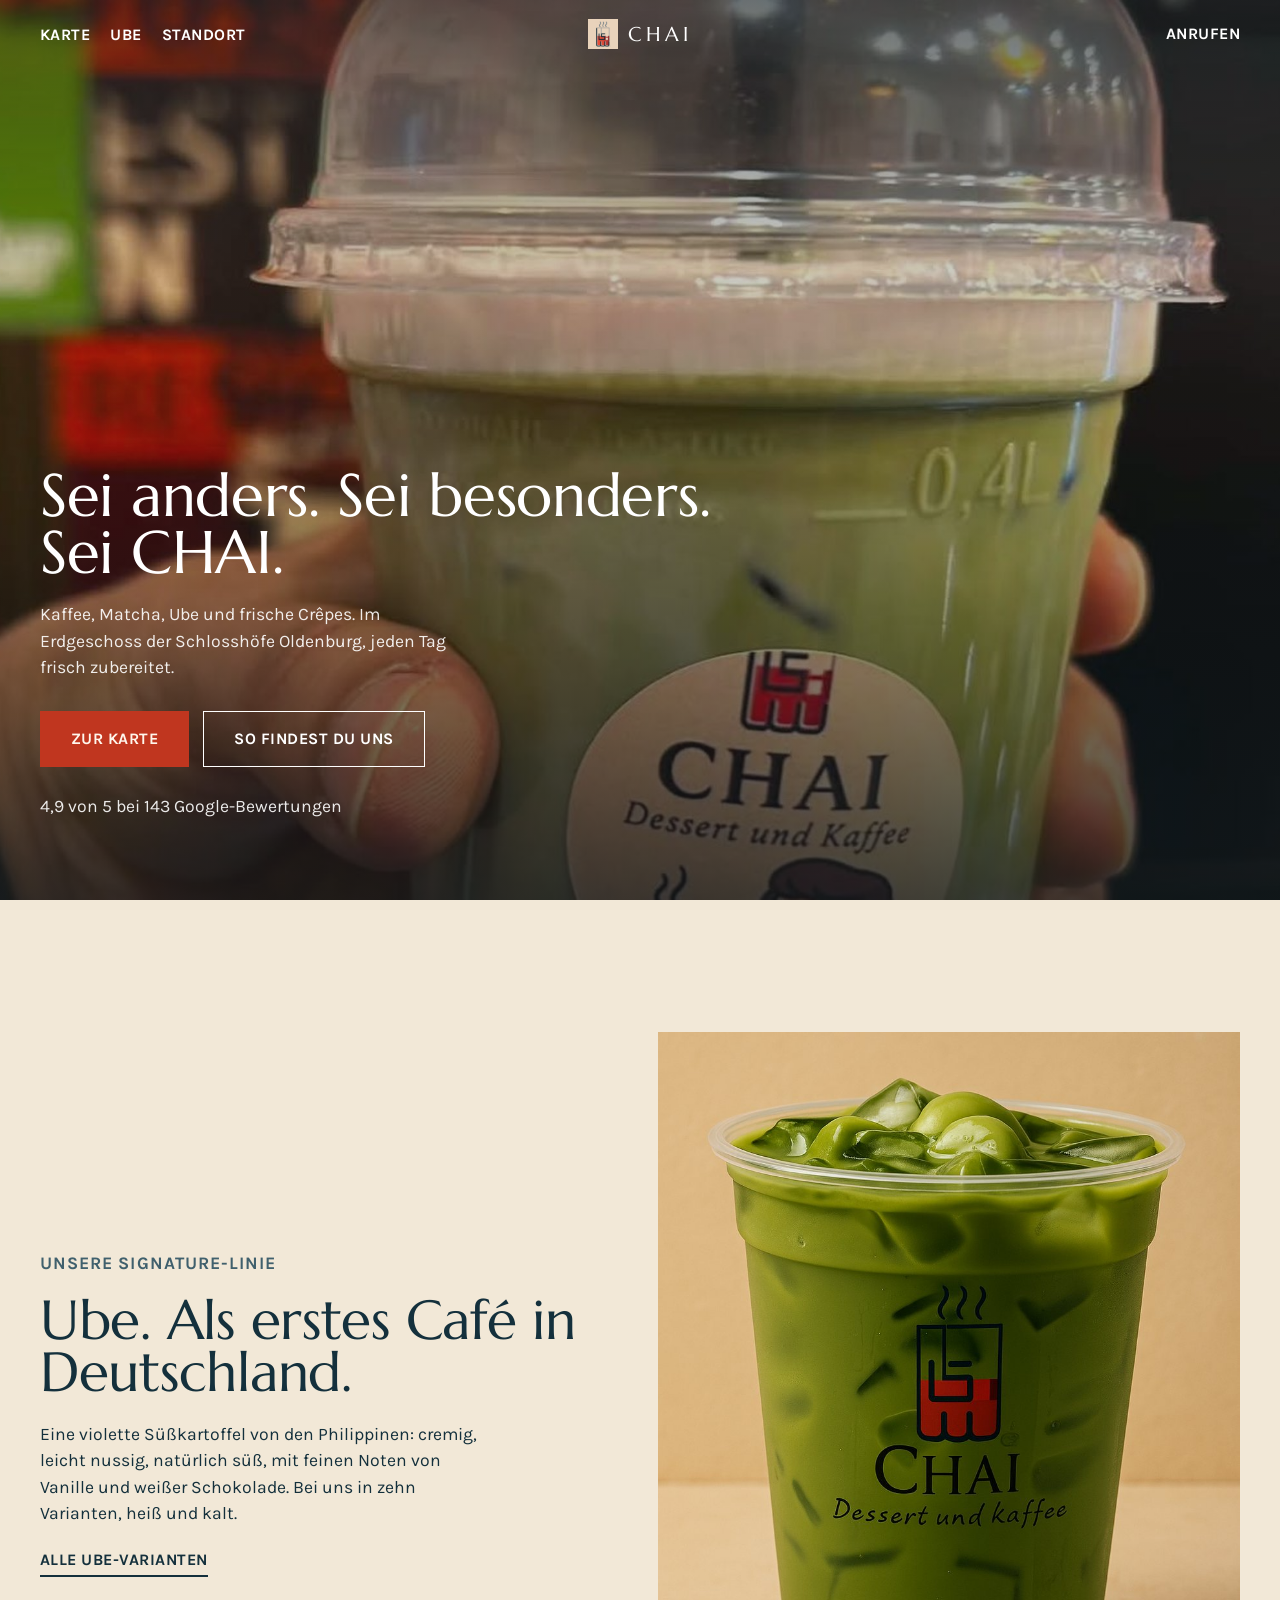
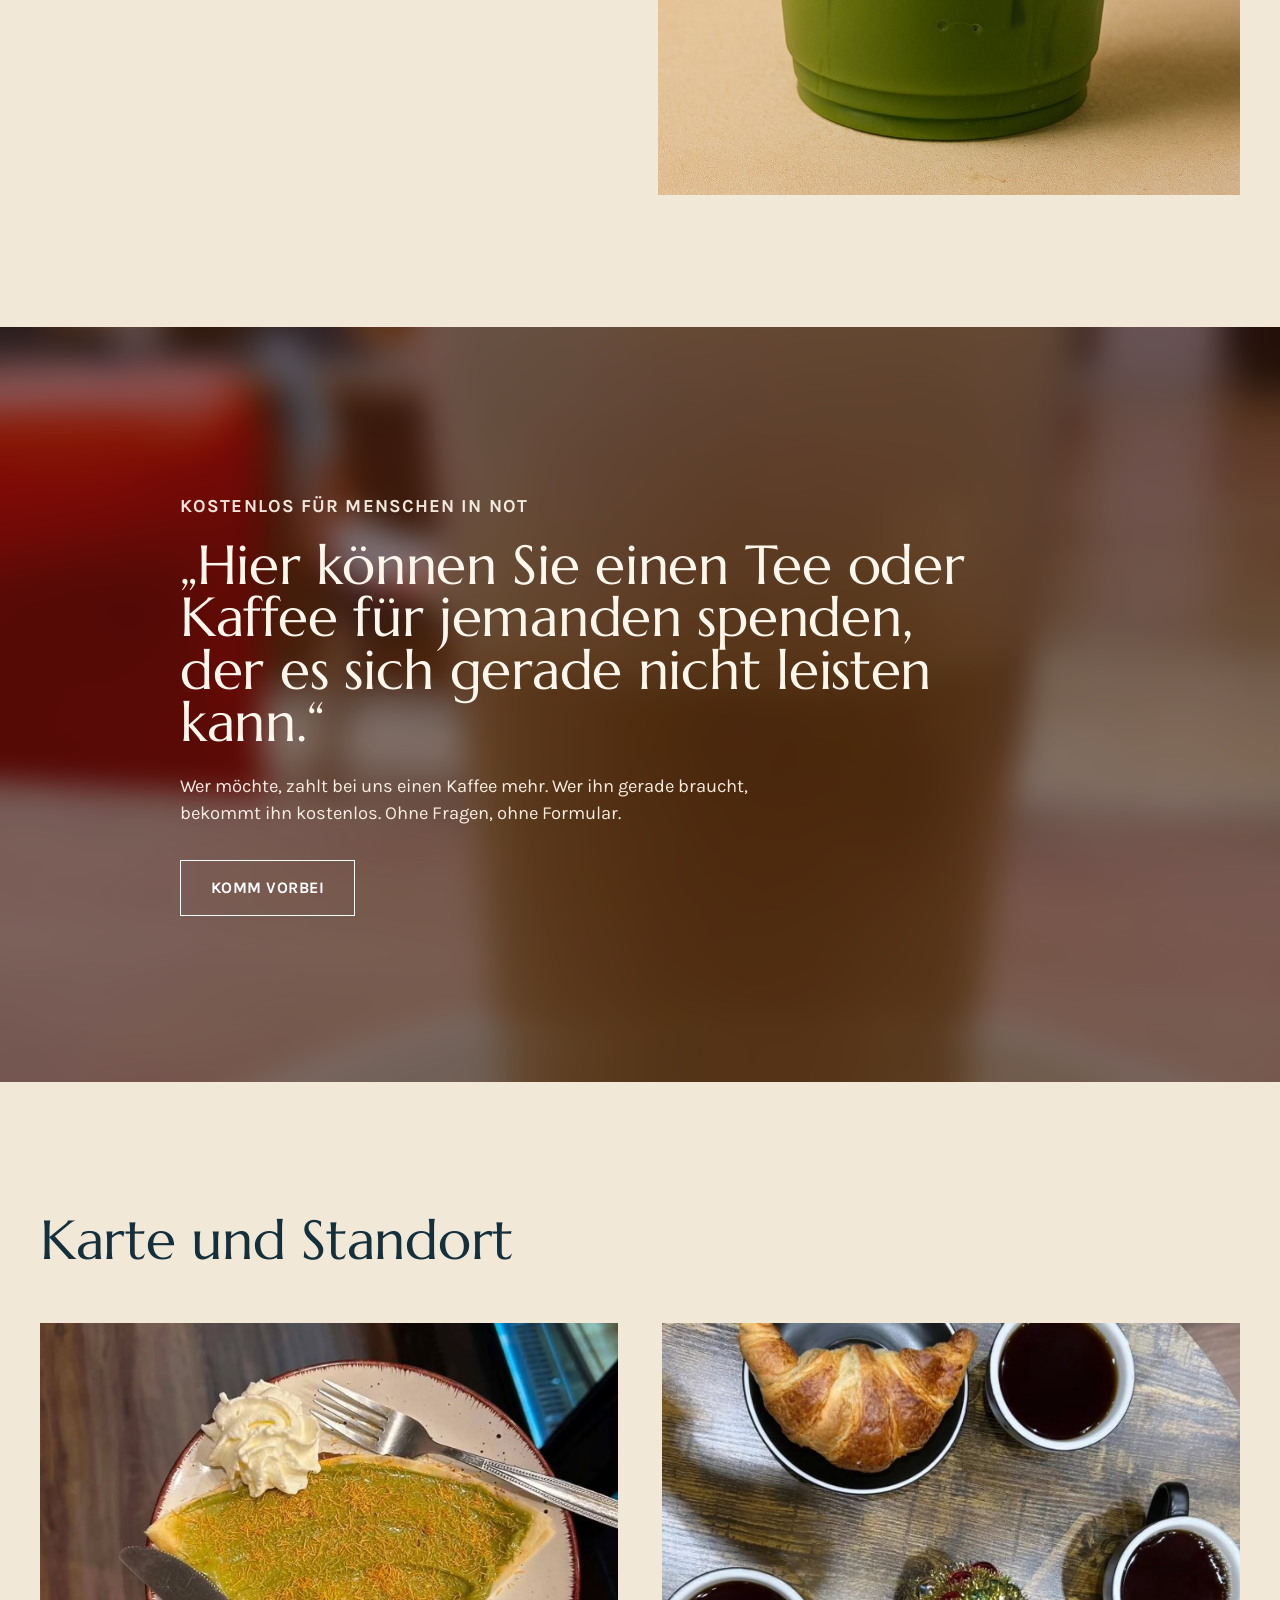
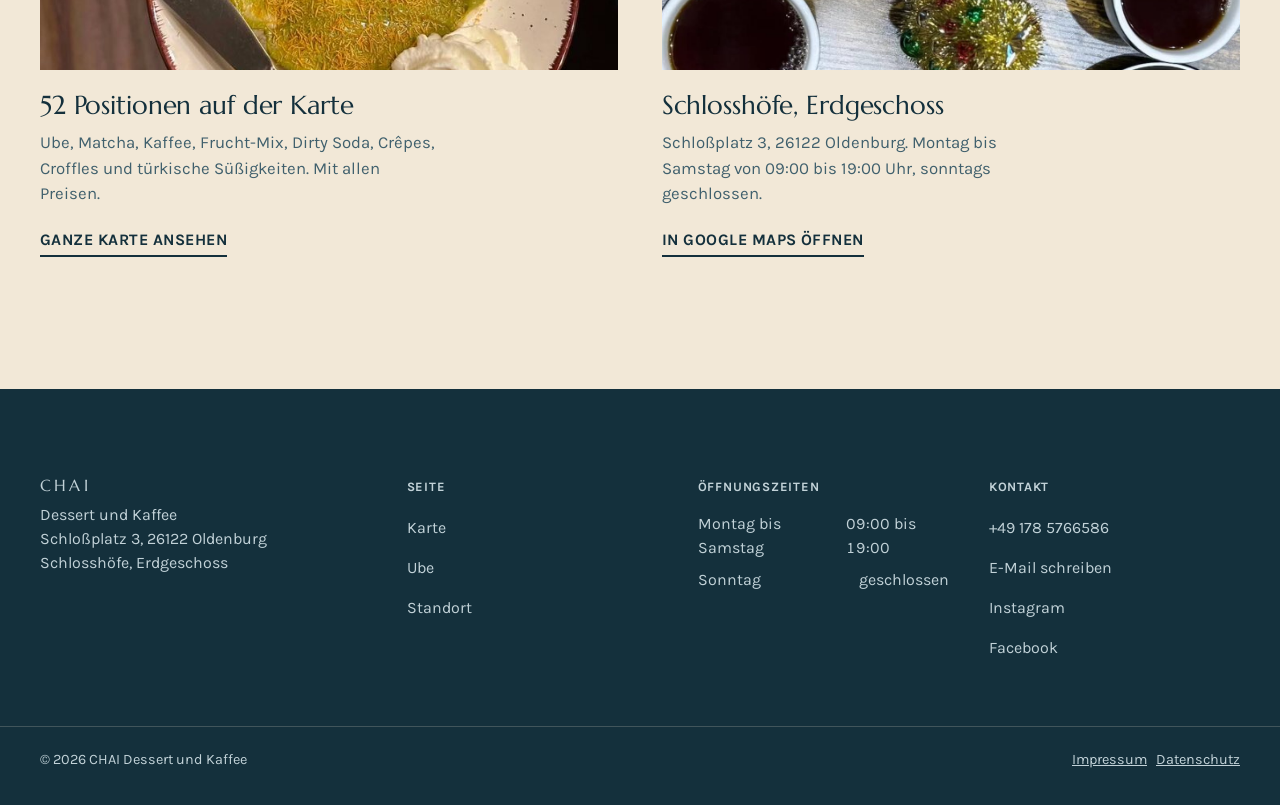
==== index.html @ ded90c80 "Add files via upload" ====
<!DOCTYPE html>
<html lang="de">
<head>
<meta charset="utf-8">
<meta name="viewport" content="width=device-width, initial-scale=1">
<title>CHAI Dessert und Kaffee - Café in den Schlosshöfen Oldenburg</title>
<meta name="description" content="Kaffee, Matcha, Ube, Frucht-Mix, Dirty Soda und frische Crêpes im Erdgeschoss der Schlosshöfe Oldenburg. Montag bis Samstag 09:00 bis 19:00 Uhr.">
<meta name="color-scheme" content="light">
<meta name="theme-color" content="#F2E8D7">

<meta property="og:type" content="website">
<meta property="og:title" content="CHAI Dessert und Kaffee, Oldenburg">
<meta property="og:description" content="Kaffee, Matcha, Ube und frische Crêpes in den Schlosshöfen Oldenburg.">
<meta property="og:image" content="assets/img/og-image.jpg">
<meta property="og:locale" content="de_DE">

<link rel="icon" href="assets/img/favicon-32.png" sizes="32x32">
<link rel="icon" href="assets/img/favicon-64.png" sizes="64x64">
<link rel="apple-touch-icon" href="assets/img/apple-touch-icon.png">

<link rel="preload" as="font" type="font/woff2" href="assets/fonts/marcellus-400-latin.woff2" crossorigin>
<link rel="preload" as="font" type="font/woff2" href="assets/fonts/karla-400-latin.woff2" crossorigin>
<link rel="stylesheet" href="assets/fonts/fonts.css">
<link rel="stylesheet" href="styles.css">
</head>
<body>

<a class="skip" href="#inhalt">Zum Inhalt springen</a>

<header class="site-header" id="kopf">
  <div class="nav">
    <ul class="nav-links" id="hauptmenue">
      <li><a href="speisekarte.html">Karte</a></li>
      <li><a href="#ube">Ube</a></li>
      <li><a href="#standort">Standort</a></li>
    </ul>

    <button class="nav-toggle" type="button" aria-expanded="false" aria-controls="hauptmenue">Menü</button>

    <a class="brand" href="#kopf" aria-label="CHAI Dessert und Kaffee, Startseite">
      <img src="assets/img/logo-glass.png" alt="" width="30" height="30">
      <b>CHAI</b>
    </a>

    <div class="nav-end">
      <a href="tel:+491785766586">Anrufen</a>
    </div>
  </div>
</header>

<main id="inhalt">

  <!-- ===== 1 · Vollbild mit Text darauf ===== -->
  <section class="hero on-dark">
    <div class="hero-media">
      <picture>
        <source media="(max-width: 820px)" srcset="assets/img/hero-macro-tall.jpg">
        <img src="assets/img/hero-macro-wide.jpg" width="1900" height="1070"
             alt="Matcha Ube Latte im CHAI Becher, grün nach violett verlaufend"
             fetchpriority="high" decoding="async">
      </picture>
    </div>

    <div class="hero-inner">
      <h1 class="h-hero">Sei anders. Sei besonders. Sei CHAI.</h1>
      <p>Kaffee, Matcha, Ube und frische Crêpes. Im Erdgeschoss der Schlosshöfe Oldenburg, jeden Tag frisch zubereitet.</p>
      <div class="actions">
        <a class="btn btn-solid" href="speisekarte.html">Zur Karte</a>
        <a class="btn btn-line" href="#standort">So findest du uns</a>
      </div>
      <p class="hero-note">4,9 von 5 bei 143 Google-Bewertungen</p>
    </div>
  </section>

  <!-- ===== 2 · Leere Fläche, ein Foto daneben ===== -->
  <section class="plain" id="ube">
    <div class="plain-grid">
      <div class="plain-copy reveal">
        <p class="label">Unsere Signature-Linie</p>
        <h2 class="h-block">Ube. Als erstes Café in Deutschland.</h2>
        <p>Eine violette Süßkartoffel von den Philippinen: cremig, leicht nussig, natürlich süß, mit feinen Noten von Vanille und weißer Schokolade. Bei uns in zehn Varianten, heiß und kalt.</p>
        <a class="link-u" href="speisekarte.html">Alle Ube-Varianten</a>
      </div>
      <figure class="plain-figure reveal">
        <img src="assets/img/ritual-produkt.jpg" width="900" height="1180"
             alt="Eis Matcha Latte im CHAI Becher vor cremefarbenem Hintergrund" loading="lazy" decoding="async">
      </figure>
    </div>
  </section>

  <!-- ===== 3 · Unscharfes Foto aus dem Cafe als Flaeche ===== -->
  <section class="block-photo on-dark">
    <div class="block-media" aria-hidden="true">
      <img src="assets/img/blur-cafe.jpg" width="1600" height="700" alt="" loading="lazy" decoding="async">
    </div>
    <div class="inner reveal">
      <p class="label">Kostenlos für Menschen in Not</p>
      <h2 class="h-block">„Hier können Sie einen Tee oder Kaffee für jemanden spenden, der es sich gerade nicht leisten kann.“</h2>
      <p>Wer möchte, zahlt bei uns einen Kaffee mehr. Wer ihn gerade braucht, bekommt ihn kostenlos. Ohne Fragen, ohne Formular.</p>
      <div class="actions">
        <a class="btn btn-line" href="#standort">Komm vorbei</a>
      </div>
    </div>
  </section>

  <!-- ===== 4 · Leere Fläche, zwei Fotos ===== -->
  <section class="plain" id="standort">
    <div class="duo-head reveal">
      <h2 class="h-block">Karte und Standort</h2>
    </div>
    <div class="duo">
      <figure class="reveal">
        <img src="assets/img/menu-crepe.jpg" width="720" height="640"
             alt="Crêpe mit Pistaziencreme auf dem Teller" loading="lazy" decoding="async">
        <h3 class="h-card">52 Positionen auf der Karte</h3>
        <p>Ube, Matcha, Kaffee, Frucht-Mix, Dirty Soda, Crêpes, Croffles und türkische Süßigkeiten. Mit allen Preisen.</p>
        <a class="link-u" href="speisekarte.html">Ganze Karte ansehen</a>
      </figure>
      <figure class="reveal">
        <img src="assets/img/standort-bg.jpg" width="1800" height="788"
             alt="Tisch mit Croissants und Kaffee im Café" loading="lazy" decoding="async">
        <h3 class="h-card">Schlosshöfe, Erdgeschoss</h3>
        <p>Schloßplatz 3, 26122 Oldenburg. Montag bis Samstag von 09:00 bis 19:00 Uhr, sonntags geschlossen.</p>
        <a class="link-u" href="https://maps.google.com/?q=Chai,+Dessert+und+Kaffee,+Schlo%C3%9Fplatz+3,+26122+Oldenburg" target="_blank" rel="noopener">In Google Maps öffnen</a>
      </figure>
    </div>
  </section>

</main>

<footer class="site-footer">
  <div class="foot-grid">
    <div>
      <p class="foot-word">CHAI</p>
      <p>Dessert und Kaffee<br>Schloßplatz 3, 26122 Oldenburg<br>Schlosshöfe, Erdgeschoss</p>
    </div>
    <div>
      <h4>Seite</h4>
      <ul>
        <li><a href="speisekarte.html">Karte</a></li>
        <li><a href="#ube">Ube</a></li>
        <li><a href="#standort">Standort</a></li>
      </ul>
    </div>
    <div>
      <h4>Öffnungszeiten</h4>
      <div class="hours-row"><span>Montag bis Samstag</span><span>09:00 bis 19:00</span></div>
      <div class="hours-row"><span>Sonntag</span><span>geschlossen</span></div>
    </div>
    <div>
      <h4>Kontakt</h4>
      <ul>
        <li><a href="tel:+491785766586">+49 178 5766586</a></li>
        <li><a href="mailto:chai.dessert.kaffee@gmail.com">E-Mail schreiben</a></li>
        <li><a href="https://www.instagram.com/chai.dessert.kaffee/" target="_blank" rel="noopener">Instagram</a></li>
        <li><a href="https://www.facebook.com/p/CHAI-Dessert-und-Kaffee-61582278866664/" target="_blank" rel="noopener">Facebook</a></li>
      </ul>
    </div>
  </div>
  <div class="foot-bottom">
    <span>© 2026 CHAI Dessert und Kaffee</span>
    <span><a href="impressum.html">Impressum</a> &nbsp; <a href="datenschutz.html">Datenschutz</a></span>
  </div>
</footer>

<script type="application/ld+json">
{
  "@context": "https://schema.org",
  "@type": "CafeOrCoffeeShop",
  "name": "CHAI Dessert und Kaffee",
  "image": "assets/img/og-image.jpg",
  "description": "Café in den Schlosshöfen Oldenburg mit Kaffee, Matcha, Ube-Getränken, Frucht-Mix, Dirty Soda, Crêpes, Croffles und türkischen Süßigkeiten.",
  "address": {
    "@type": "PostalAddress",
    "streetAddress": "Schloßplatz 3",
    "postalCode": "26122",
    "addressLocality": "Oldenburg",
    "addressRegion": "Niedersachsen",
    "addressCountry": "DE"
  },
  "geo": { "@type": "GeoCoordinates", "latitude": 53.1384619, "longitude": 8.216009 },
  "telephone": "+49 178 5766586",
  "email": "chai.dessert.kaffee@gmail.com",
  "priceRange": "€",
  "servesCuisine": ["Kaffee", "Desserts", "Türkische Süßigkeiten", "Crêpes"],
  "openingHoursSpecification": [{
    "@type": "OpeningHoursSpecification",
    "dayOfWeek": ["Monday","Tuesday","Wednesday","Thursday","Friday","Saturday"],
    "opens": "09:00",
    "closes": "19:00"
  }],
  "aggregateRating": { "@type": "AggregateRating", "ratingValue": "4.9", "reviewCount": "143" },
  "sameAs": [
    "https://www.instagram.com/chai.dessert.kaffee/",
    "https://www.facebook.com/p/CHAI-Dessert-und-Kaffee-61582278866664/"
  ]
}
</script>

<script src="main.js" defer></script>
</body>
</html>
---- assets/fonts/fonts.css ----
/* Selbst gehostete Schriften. Kein Aufruf an Google, keine Uebertragung der IP an Dritte.
   Marcellus und Karla, SIL Open Font License 1.1 */

/* latin-ext */
@font-face {
  font-family: 'Karla';
  font-style: normal;
  font-weight: 400;
  font-display: swap;
  src: url(karla-400-latin-ext.woff2) format('woff2');
  unicode-range: U+0100-02BA, U+02BD-02C5, U+02C7-02CC, U+02CE-02D7, U+02DD-02FF, U+0304, U+0308, U+0329, U+1D00-1DBF, U+1E00-1E9F, U+1EF2-1EFF, U+2020, U+20A0-20AB, U+20AD-20C0, U+2113, U+2C60-2C7F, U+A720-A7FF;
}

/* latin */
@font-face {
  font-family: 'Karla';
  font-style: normal;
  font-weight: 400;
  font-display: swap;
  src: url(karla-400-latin.woff2) format('woff2');
  unicode-range: U+0000-00FF, U+0131, U+0152-0153, U+02BB-02BC, U+02C6, U+02DA, U+02DC, U+0304, U+0308, U+0329, U+2000-206F, U+20AC, U+2122, U+2191, U+2193, U+2212, U+2215, U+FEFF, U+FFFD;
}

/* latin-ext */
@font-face {
  font-family: 'Karla';
  font-style: normal;
  font-weight: 700;
  font-display: swap;
  src: url(karla-700-latin-ext.woff2) format('woff2');
  unicode-range: U+0100-02BA, U+02BD-02C5, U+02C7-02CC, U+02CE-02D7, U+02DD-02FF, U+0304, U+0308, U+0329, U+1D00-1DBF, U+1E00-1E9F, U+1EF2-1EFF, U+2020, U+20A0-20AB, U+20AD-20C0, U+2113, U+2C60-2C7F, U+A720-A7FF;
}

/* latin */
@font-face {
  font-family: 'Karla';
  font-style: normal;
  font-weight: 700;
  font-display: swap;
  src: url(karla-700-latin.woff2) format('woff2');
  unicode-range: U+0000-00FF, U+0131, U+0152-0153, U+02BB-02BC, U+02C6, U+02DA, U+02DC, U+0304, U+0308, U+0329, U+2000-206F, U+20AC, U+2122, U+2191, U+2193, U+2212, U+2215, U+FEFF, U+FFFD;
}

/* latin-ext */
@font-face {
  font-family: 'Marcellus';
  font-style: normal;
  font-weight: 400;
  font-display: swap;
  src: url(marcellus-400-latin-ext.woff2) format('woff2');
  unicode-range: U+0100-02BA, U+02BD-02C5, U+02C7-02CC, U+02CE-02D7, U+02DD-02FF, U+0304, U+0308, U+0329, U+1D00-1DBF, U+1E00-1E9F, U+1EF2-1EFF, U+2020, U+20A0-20AB, U+20AD-20C0, U+2113, U+2C60-2C7F, U+A720-A7FF;
}

/* latin */
@font-face {
  font-family: 'Marcellus';
  font-style: normal;
  font-weight: 400;
  font-display: swap;
  src: url(marcellus-400-latin.woff2) format('woff2');
  unicode-range: U+0000-00FF, U+0131, U+0152-0153, U+02BB-02BC, U+02C6, U+02DA, U+02DC, U+0304, U+0308, U+0329, U+2000-206F, U+20AC, U+2122, U+2191, U+2193, U+2212, U+2215, U+FEFF, U+FFFD;
}
---- styles.css ----
/* ============================================================
   CHAI Dessert und Kaffee - Oldenburg

   Aufbau und Proportionen nach blankstreet.com:
   feste, transparente Navigation ueber einem Vollbild, danach ein
   kurzer Wechsel aus leeren Flaechen und einem vollflaechigen
   Farbblock. Die volle Karte liegt auf einer eigenen Seite.

   Abschnittsfolge der Startseite:
   1  Foto, ganzer Bildschirm, Text darauf
   2  leere Flaeche, ein Foto daneben
   3  unscharfes Foto aus dem Cafe, Text darauf
   4  leere Flaeche, zwei Fotos
   5  Fusszeile in Navy

   Farben ausschliesslich aus dem Logo: Creme vom Aufkleber,
   Navy vom Teeglas, Chai-Rot vom Tee.
   Kanten durchgehend hart, ohne Rundung.
   ============================================================ */

:root{
  color-scheme: light;

  --bg:        #F2E8D7;
  --bg-warm:   #E9DAC1;
  --surface:   #FCF8EE;
  --line:      #D9C8AC;
  --line-soft: #E6D8C0;

  --ink:       #14303C;
  --ink-2:     #40606D;

  --accent:     #C0361F;
  --accent-ink: #A82F1B;
  --on-accent:  #FFF6EC;

  --navy:           #14303C;
  --on-navy:        #F2E8D7;
  --on-navy-2:      #C2D2D8;
  --accent-on-navy: #EE8064;

  --pad-x: clamp(20px, 4vw, 40px);
  --wrap: 1360px;
  --head-h: 68px;
}

*,*::before,*::after{ box-sizing:border-box }

html{ scroll-behavior:smooth }
@media (prefers-reduced-motion: reduce){ html{ scroll-behavior:auto } }

body{
  margin:0;
  background:var(--bg);
  color:var(--ink);
  font-family:"Karla","Segoe UI",system-ui,sans-serif;
  font-size:20px;
  line-height:1.5;
  -webkit-font-smoothing:antialiased;
  overflow-x:hidden;
}

img{ max-width:100%; height:auto; display:block }
a{ color:inherit }

/* ---------- Typografie ---------- */
h1,h2,h3,h4{ font-family:"Marcellus",Georgia,serif; font-weight:400; margin:0; letter-spacing:-.005em }
.h-hero{ font-size:clamp(2.6rem, 5.6vw, 3.75rem); line-height:.95 }
.h-block{ font-size:clamp(2.1rem, 4.4vw, 3.45rem); line-height:.95 }
.h-card{ font-size:clamp(1.4rem, 2vw, 1.6rem); line-height:1.05 }

.label{
  font-size:.8rem; font-weight:700; letter-spacing:.06em; text-transform:uppercase;
  color:var(--ink-2); margin:0 0 18px;
}
p{ margin:0 0 18px }

.skip{
  position:absolute; left:-9999px; top:0; z-index:100;
  background:var(--accent); color:var(--on-accent); padding:12px 20px;
}
.skip:focus{ left:0 }

:where(a,button,input,summary):focus-visible{ outline:2px solid var(--accent-ink); outline-offset:3px }

/* ---------- Aktionen ---------- */
.btn{
  display:inline-flex; align-items:center; justify-content:center; white-space:nowrap;
  font-family:inherit; font-size:1rem; font-weight:700; letter-spacing:.03em; text-transform:uppercase;
  padding:15px 30px; border:1px solid transparent; text-decoration:none; cursor:pointer;
  transition:background-color .18s, border-color .18s, color .18s, transform .18s;
}
.btn:active{ transform:translateY(1px) }
.btn-solid{ background:var(--accent); color:var(--on-accent) }
.btn-solid:hover{ background:var(--accent-ink) }
.btn-line{ background:transparent; color:var(--ink); border-color:var(--ink) }
.btn-line:hover{ background:var(--ink); color:var(--bg) }
.on-dark .btn-line{ color:#FFFFFF; border-color:#FFFFFF }
.on-dark .btn-line:hover{ background:#FFFFFF; color:var(--navy) }
.on-red .btn-line{ color:var(--on-accent); border-color:var(--on-accent) }
.on-red .btn-line:hover{ background:var(--on-accent); color:var(--accent) }

.link-u{
  display:inline-block; font-size:1rem; font-weight:700; letter-spacing:.03em;
  text-transform:uppercase; text-decoration:none; padding-bottom:3px;
  border-bottom:2px solid currentColor;
}

/* ---------- Navigation, nach dem Vorbild ---------- */
.site-header{
  position:fixed; inset:0 0 auto 0; z-index:60;
  height:var(--head-h);
  background:var(--bg); color:var(--ink);
  transition:background-color .3s, color .3s;
}
.site-header.is-over-hero{ background:transparent; color:#FFFFFF }

.nav{
  display:grid; grid-template-columns:1fr auto 1fr; align-items:center;
  height:var(--head-h); width:100%; padding-inline:var(--pad-x);
}
.nav-links{ display:flex; align-items:center; gap:20px; list-style:none; margin:0; padding:0 }
.nav-links a{
  text-decoration:none; font-size:1rem; font-weight:700; letter-spacing:.03em;
  text-transform:uppercase; color:inherit;
}
.nav-links a:hover{ opacity:.72 }

.brand{ display:flex; align-items:center; gap:10px; text-decoration:none; color:inherit; justify-self:center }
.brand img{ width:30px; height:30px }
.brand b{ font-family:"Marcellus",Georgia,serif; font-weight:400; font-size:1.28rem; letter-spacing:.2em; line-height:1 }

.nav-end{ display:flex; align-items:center; justify-content:flex-end; gap:18px }
.nav-end a{
  text-decoration:none; font-size:1rem; font-weight:700; letter-spacing:.03em;
  text-transform:uppercase; color:inherit;
}
.nav-end a:hover{ opacity:.72 }

.nav-toggle{
  display:none; background:none; border:0; padding:0; color:inherit; cursor:pointer;
  font:inherit; font-size:1rem; font-weight:700; letter-spacing:.03em; text-transform:uppercase;
}

@media (max-width:900px){
  .nav{ grid-template-columns:auto 1fr auto }
  .nav-links{ display:none }
  .nav-toggle{ display:block }
  .nav-links.is-open{
    display:flex; position:fixed; left:0; right:0; top:var(--head-h); bottom:0;
    flex-direction:column; align-items:flex-start; gap:0;
    background:var(--bg); color:var(--ink); padding:12px 0; z-index:59;
  }
  .nav-links.is-open a{ display:block; padding:18px var(--pad-x); font-size:1.5rem }
}

/* ---------- 1 Vollbild ---------- */
.hero{
  position:relative; min-height:100dvh; display:flex; align-items:flex-end;
  color:#FFFFFF; overflow:hidden; isolation:isolate;
}
.hero-media{ position:absolute; inset:0; z-index:-1 }
.hero-media img{ width:100%; height:100%; object-fit:cover; object-position:center 42% }
.hero-media::after{
  content:""; position:absolute; inset:0;
  background:linear-gradient(180deg, rgba(16,24,28,.62) 0%, rgba(16,24,28,.22) 30%,
                                     rgba(16,24,28,.34) 58%, rgba(16,24,28,.80) 100%);
}
.hero-inner{
  width:100%; max-width:var(--wrap); margin-inline:auto; padding-inline:var(--pad-x);
  padding-block:0 clamp(48px,9vh,104px);
}
.hero h1{ color:#FFFFFF; max-width:14ch; margin-bottom:20px }
.hero p{ color:rgba(255,255,255,.9); max-width:44ch; font-size:1.1rem }
.hero .actions{ display:flex; flex-wrap:wrap; gap:14px; margin-top:30px }
.hero-note{ margin:26px 0 0; font-size:.95rem; color:rgba(255,255,255,.82) }

/* ---------- 2 und 4: leere Flaeche ---------- */
.plain{ padding-block:clamp(72px,11vw,132px) }
.plain-grid{
  display:grid; grid-template-columns:minmax(0,1fr) minmax(0,1.05fr);
  gap:clamp(32px,5vw,72px); align-items:center;
  width:100%; max-width:var(--wrap); margin-inline:auto; padding-inline:var(--pad-x);
}
.plain-copy h2{ margin-bottom:22px }
.plain-copy p{ font-size:1.1rem; max-width:44ch }
.plain-figure{ margin:0 }
.plain-figure img{ width:100% }
@media (max-width:900px){ .plain-grid{ grid-template-columns:1fr } }

.duo-head{ width:100%; max-width:var(--wrap); margin:0 auto clamp(34px,5vw,56px); padding-inline:var(--pad-x) }
.duo{
  display:grid; grid-template-columns:1fr 1fr; gap:clamp(24px,3.4vw,48px);
  width:100%; max-width:var(--wrap); margin-inline:auto; padding-inline:var(--pad-x);
}
.duo figure{ margin:0 }
.duo img{ width:100%; aspect-ratio:5/3; object-fit:cover; margin-bottom:22px }
.duo h3{ margin-bottom:12px }
.duo p{ font-size:1.05rem; color:var(--ink-2); max-width:40ch }
@media (max-width:820px){ .duo{ grid-template-columns:1fr; gap:48px } }

/* ---------- 3 Farbblock ---------- */
/* Unscharfes Foto aus dem Cafe traegt die Flaeche.
   Der Schleier ist dunkel und warm, damit das Bild sichtbar bleibt
   und der Text trotzdem sicher lesbar ist. */
.block-photo{
  position:relative; isolation:isolate; overflow:hidden;
  background:#2E120C; color:var(--on-accent); padding-block:clamp(80px,13vw,168px);
}
.block-media{ position:absolute; inset:0; z-index:-1 }
.block-media img{
  width:100%; height:100%; object-fit:cover; object-position:center 45%;
  filter:blur(14px) saturate(1.08); transform:scale(1.1);
}
.block-media::after{ content:""; position:absolute; inset:0; background:rgba(46,18,12,.56) }
.block-photo .inner{ width:100%; max-width:1000px; margin-inline:auto; padding-inline:var(--pad-x) }
.block-photo .label{ color:rgba(255,246,236,.92) }
.block-photo h2{ color:var(--on-accent); margin-bottom:24px; max-width:18ch }
.block-photo p{ color:rgba(255,246,236,.94); font-size:1.15rem; max-width:52ch }
.block-photo .actions{ margin-top:32px }

/* ---------- Speisekarte ---------- */
.karte-page{ padding-block:calc(var(--head-h) + clamp(48px,7vw,88px)) clamp(64px,9vw,110px) }
.karte-head{ width:100%; max-width:var(--wrap); margin:0 auto clamp(34px,5vw,52px); padding-inline:var(--pad-x) }
.karte-head p{ font-size:1.1rem; color:var(--ink-2); max-width:52ch; margin-top:18px }
.karte-body{ width:100%; max-width:var(--wrap); margin-inline:auto; padding-inline:var(--pad-x) }

.chips{ display:flex; flex-wrap:wrap; gap:10px; margin-bottom:38px }
.chip{
  font:inherit; font-size:.94rem; font-weight:700; letter-spacing:.03em; text-transform:uppercase;
  padding:11px 20px; border:1px solid var(--line); background:transparent; color:var(--ink-2); cursor:pointer;
  transition:background-color .18s, color .18s, border-color .18s;
}
.chip:hover{ color:var(--ink); border-color:var(--ink) }
.chip[aria-pressed="true"]{ background:var(--accent); border-color:var(--accent); color:var(--on-accent) }

.menu-grid{ display:grid; grid-template-columns:repeat(auto-fill,minmax(300px,1fr)); gap:1px; background:var(--line-soft) }
.item{ background:var(--bg); padding:24px 26px; display:flex; flex-direction:column; gap:6px; transition:background-color .18s }
.item:hover{ background:var(--surface) }
.item-top{ display:flex; align-items:baseline; gap:16px }
.item-top h3{ margin:0; font-size:1.18rem; flex:1; line-height:1.2 }
.price{ font-weight:700; font-size:1rem; font-variant-numeric:tabular-nums; color:var(--accent-ink); white-space:nowrap }
.item p{ margin:0; font-size:.98rem; color:var(--ink-2); line-height:1.45 }

.cat-head{ grid-column:1/-1; background:var(--bg); padding:52px 26px 18px }
.cat-head.is-first{ padding-top:0 }
.cat-head h3{ font-size:1.9rem; margin:0 0 8px }
.cat-head p{ margin:0; font-size:1rem; color:var(--ink-2); max-width:62ch }

.badges{ display:flex; flex-wrap:wrap; gap:10px; margin-top:38px; list-style:none; padding:0 }
.badges li{
  font-size:.9rem; font-weight:700; letter-spacing:.03em; text-transform:uppercase;
  color:var(--ink-2); border:1px solid var(--line); padding:9px 18px;
}

/* ---------- Fusszeile ---------- */
.site-footer{ background:var(--navy); color:var(--on-navy); padding-block:clamp(56px,8vw,88px) 34px }
.foot-grid{
  display:grid; grid-template-columns:minmax(0,1.3fr) repeat(3,minmax(0,1fr)); gap:40px;
  width:100%; max-width:var(--wrap); margin-inline:auto; padding-inline:var(--pad-x);
}
.foot-word{ font-family:"Marcellus",Georgia,serif; font-weight:400; font-size:2.4rem; letter-spacing:.2em; margin:0 0 18px; line-height:1 }
.foot-grid h4{ font-family:"Karla",sans-serif; font-size:.8rem; font-weight:700; letter-spacing:.06em; text-transform:uppercase; color:var(--on-navy-2); margin:0 0 16px }
.foot-grid ul{ list-style:none; margin:0; padding:0; display:grid; gap:10px }
.foot-grid a{ text-decoration:none; font-size:1rem; color:var(--on-navy-2) }
.foot-grid a:hover{ color:var(--on-navy) }
.foot-grid p{ font-size:1rem; color:var(--on-navy-2); margin:0 0 10px }
.hours-row{ display:flex; justify-content:space-between; gap:16px; font-size:1rem; color:var(--on-navy-2); font-variant-numeric:tabular-nums }
.hours-row + .hours-row{ margin-top:8px }
.foot-bottom{
  width:100%; max-width:var(--wrap); margin:clamp(44px,6vw,64px) auto 0;
  padding-inline:var(--pad-x); padding-top:22px; border-top:1px solid rgba(242,232,215,.2);
  display:flex; flex-wrap:wrap; gap:14px 28px; justify-content:space-between; font-size:.9rem; color:var(--on-navy-2);
}
@media (max-width:900px){ .foot-grid{ grid-template-columns:1fr 1fr } .foot-grid > div:first-child{ grid-column:1/-1 } }
@media (max-width:560px){ .foot-grid{ grid-template-columns:1fr } }

/* ---------- Rechtsseiten ---------- */
.legal{
  padding-block:calc(var(--head-h) + clamp(40px,6vw,72px)) clamp(56px,8vw,88px);
  max-width:70ch; margin-inline:auto; padding-inline:var(--pad-x);
}
.legal h1{ font-size:clamp(2.1rem,4vw,2.9rem); line-height:1; margin-bottom:20px }
.legal h2{ font-size:1.5rem; margin-top:44px; margin-bottom:12px }
.legal p, .legal li{ font-size:1.05rem; line-height:1.55 }
.legal ul{ padding-left:22px }
.legal address{ font-style:normal; margin-bottom:18px }
.legal mark{
  display:block; background:var(--bg-warm); color:var(--ink);
  border-left:3px solid var(--accent); padding:16px 20px; font-size:1rem;
}
.legal a{ color:var(--accent-ink) }
.back-link{ margin-top:48px }

/* ---------- Bewegung ---------- */
.js-reveal .reveal{ opacity:0; transform:translateY(20px) }
.js-reveal .reveal.is-in{
  opacity:1; transform:none;
  transition:opacity .7s cubic-bezier(.16,1,.3,1), transform .7s cubic-bezier(.16,1,.3,1);
}
@media (prefers-reduced-motion: reduce){
  .js-reveal .reveal{ opacity:1; transform:none }
  .js-reveal .reveal.is-in{ transition:none }
  *{ animation-duration:.001ms !important; transition-duration:.001ms !important }
}
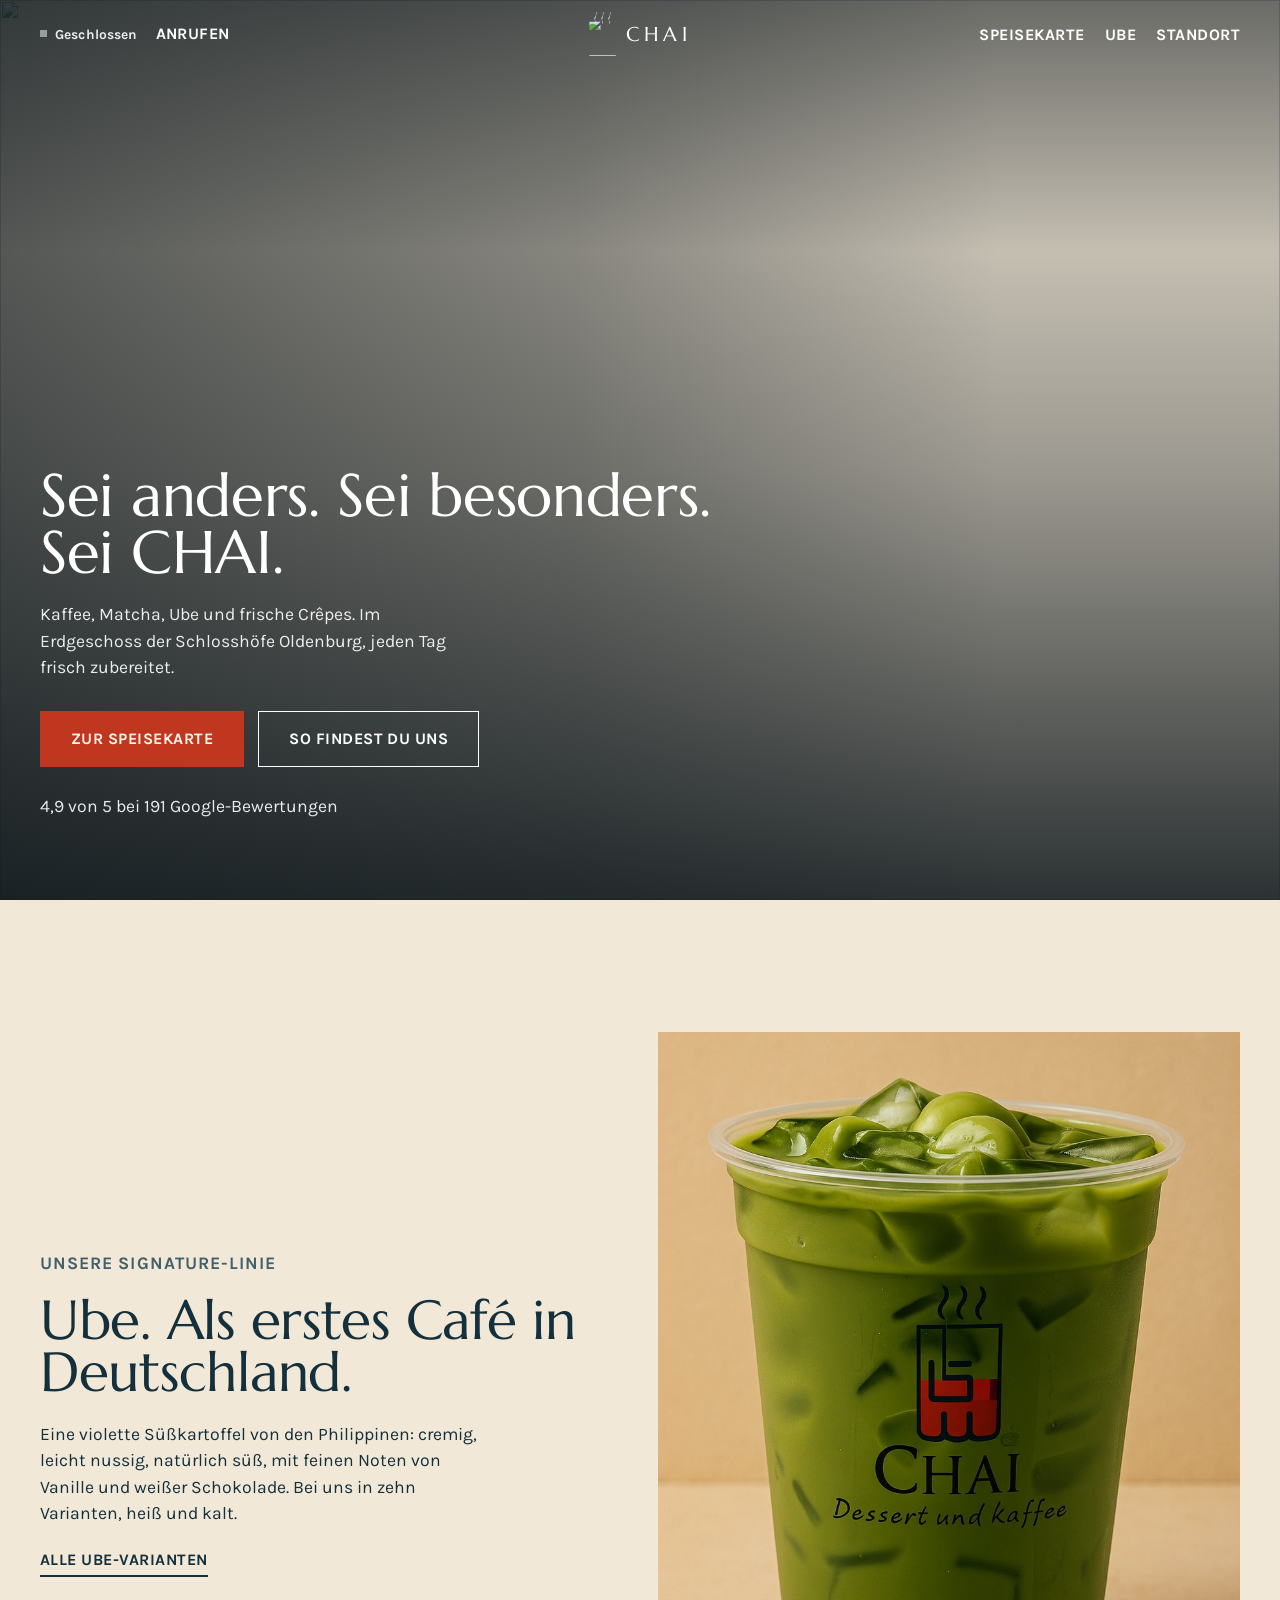
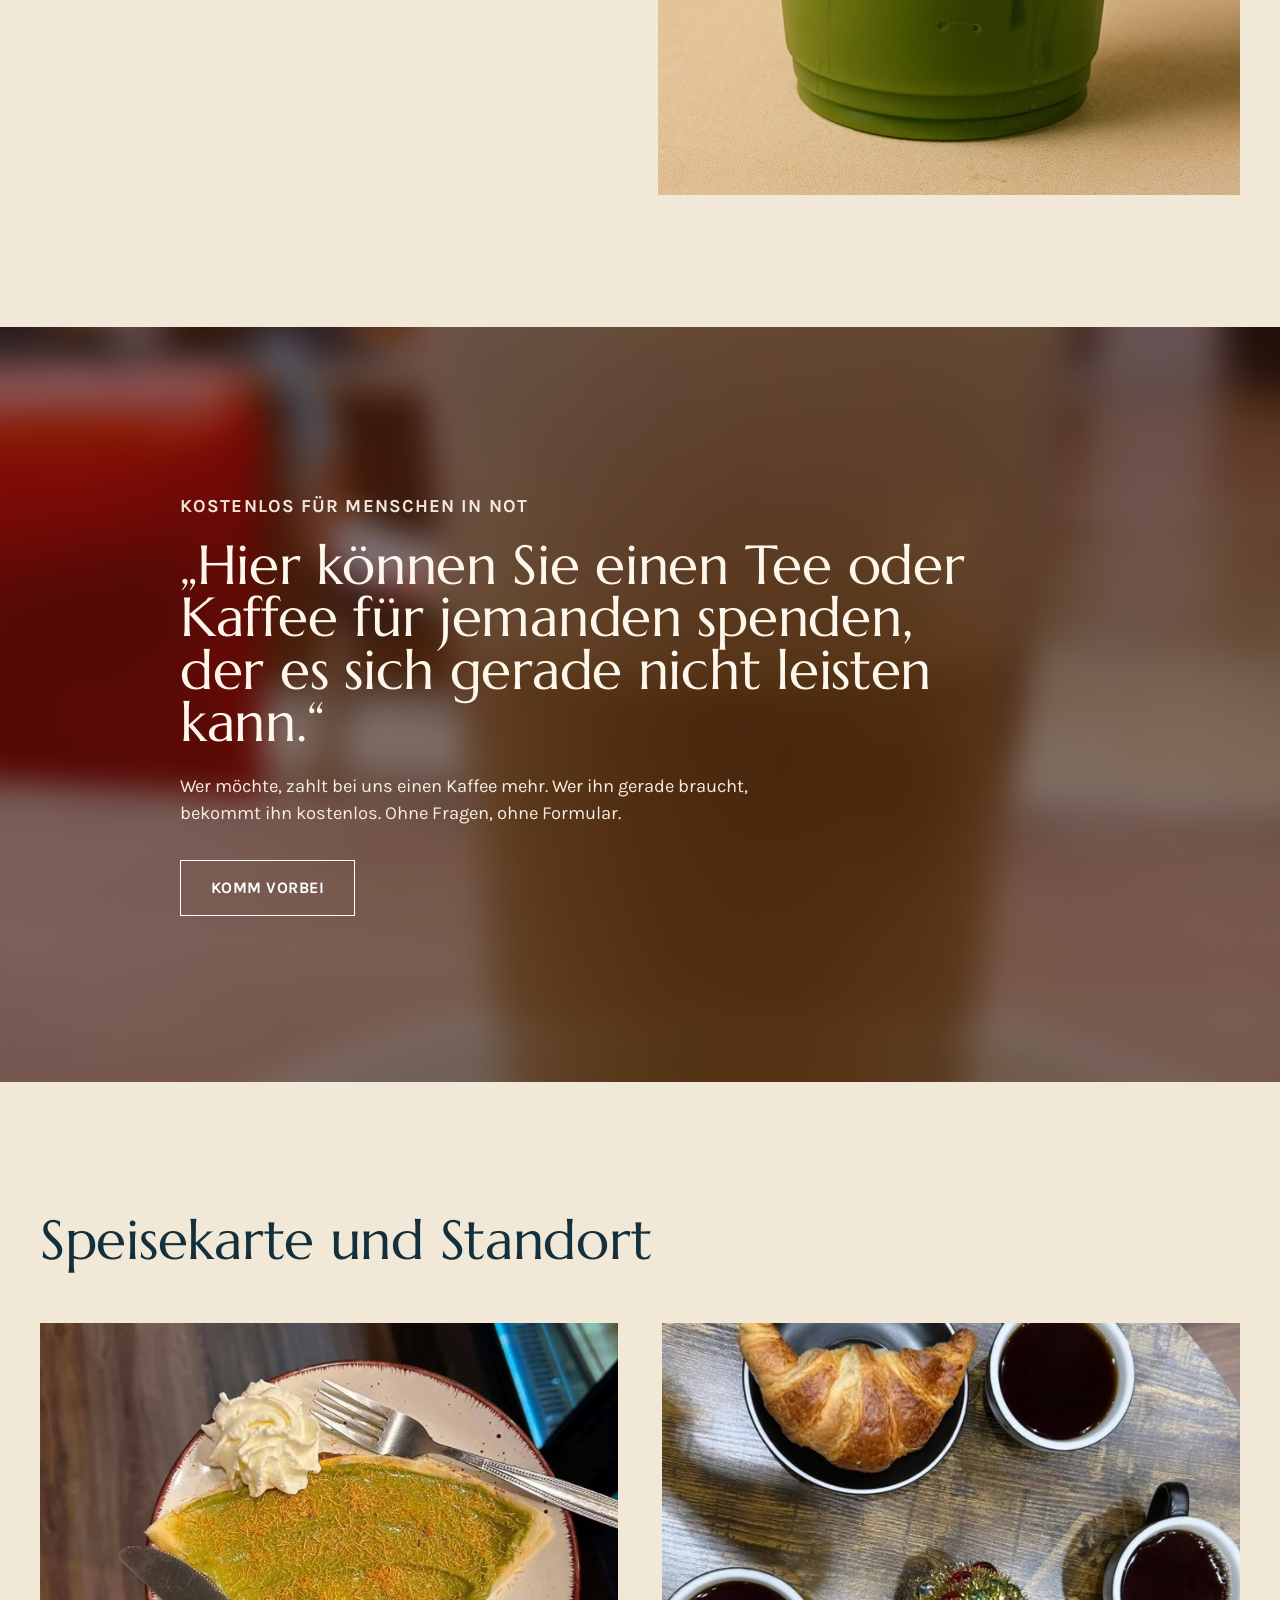
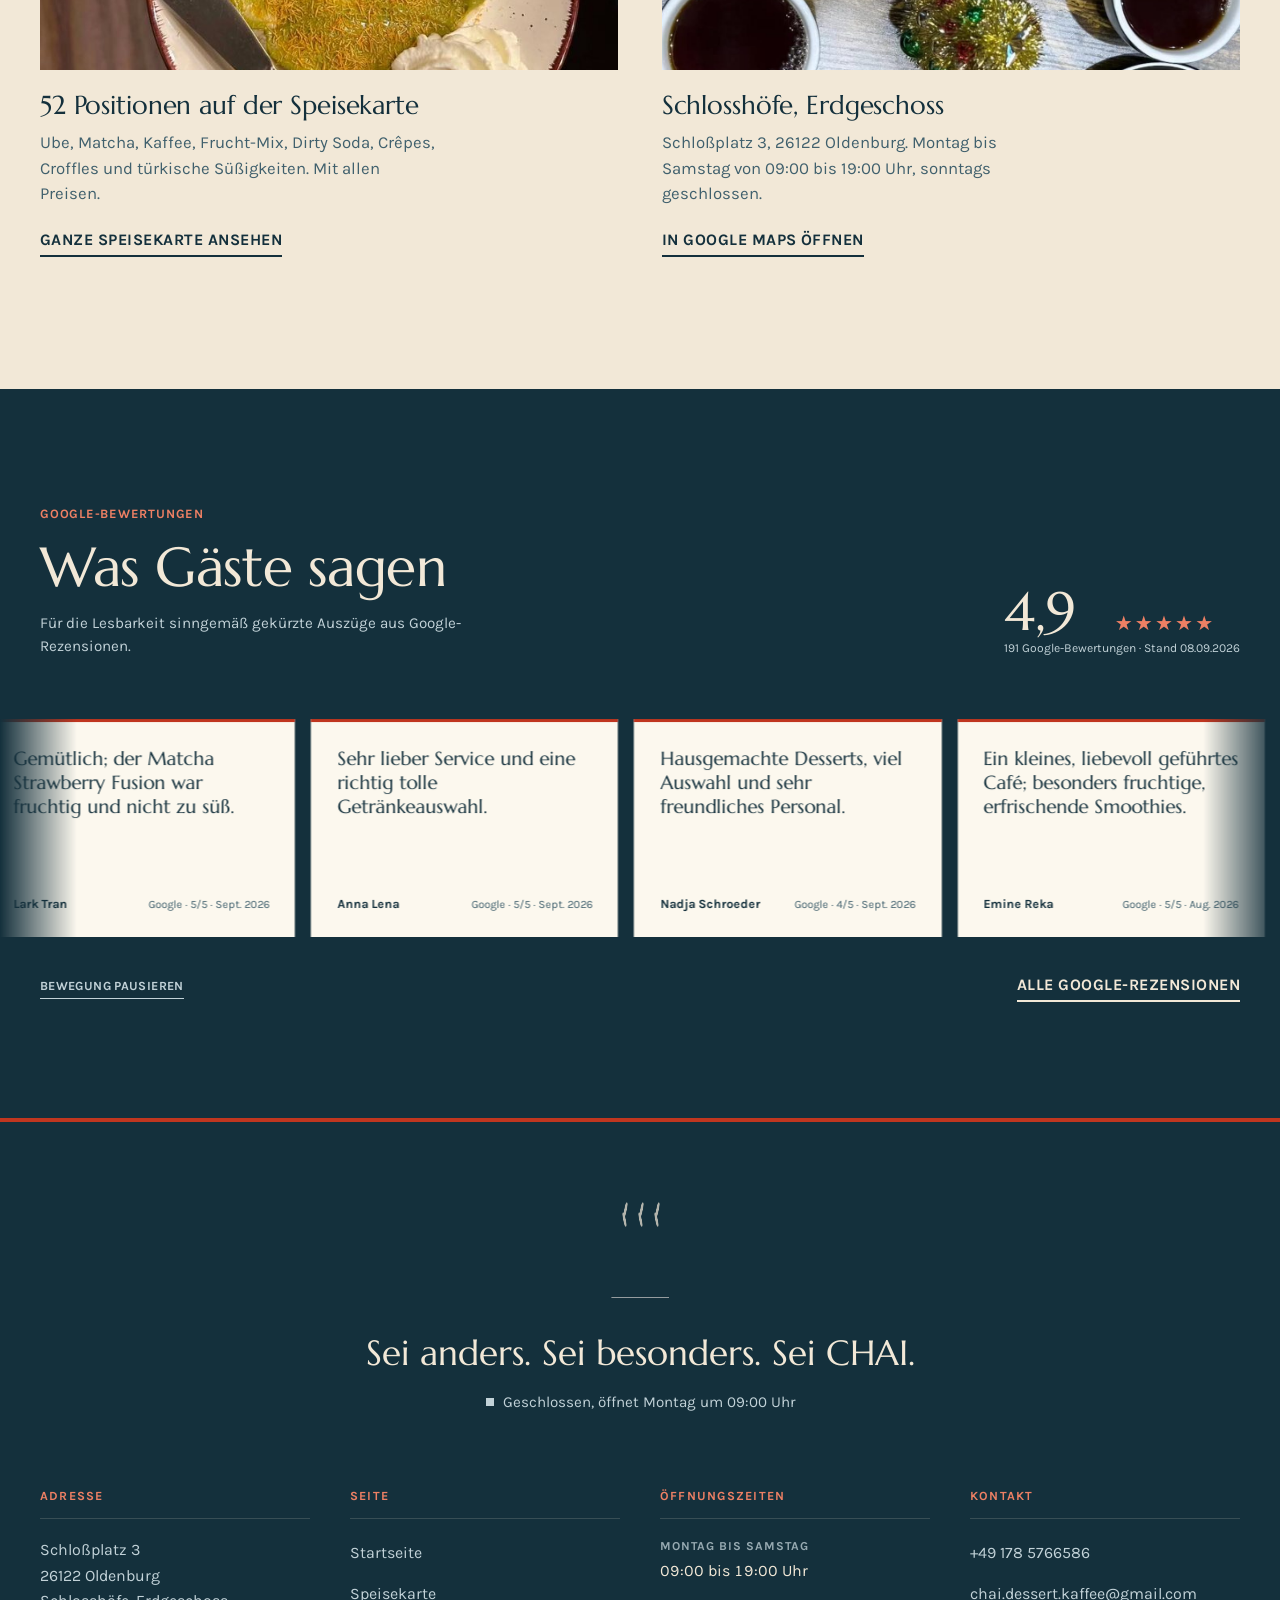
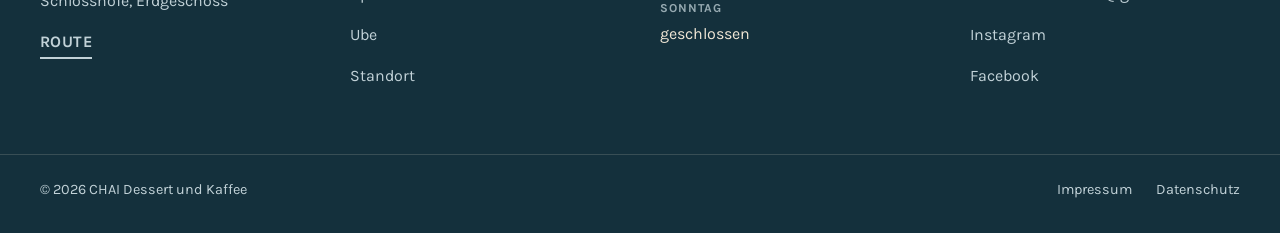
==== commit 3b72408e: "Add files via upload" ====
--- a/index.html
+++ b/index.html
@@ -21,31 +21,32 @@
 <link rel="preload" as="font" type="font/woff2" href="assets/fonts/marcellus-400-latin.woff2" crossorigin>
 <link rel="preload" as="font" type="font/woff2" href="assets/fonts/karla-400-latin.woff2" crossorigin>
 <link rel="stylesheet" href="assets/fonts/fonts.css">
-<link rel="stylesheet" href="styles.css">
+<link rel="stylesheet" href="styles.css?v=20260908-1">
 </head>
 <body>
 
 <a class="skip" href="#inhalt">Zum Inhalt springen</a>
 
-<header class="site-header" id="kopf">
-  <div class="nav">
-    <ul class="nav-links" id="hauptmenue">
-      <li><a href="speisekarte.html">Karte</a></li>
-      <li><a href="#ube">Ube</a></li>
-      <li><a href="#standort">Standort</a></li>
-    </ul>
-
-    <button class="nav-toggle" type="button" aria-expanded="false" aria-controls="hauptmenue">Menü</button>
-
-    <a class="brand" href="#kopf" aria-label="CHAI Dessert und Kaffee, Startseite">
-      <img src="assets/img/logo-glass.png" alt="" width="30" height="30">
-      <b>CHAI</b>
-    </a>
-
-    <div class="nav-end">
-      <a href="tel:+491785766586">Anrufen</a>
-    </div>
-  </div>
+<header class="site-header" id="kopf">
+  <nav class="nav" aria-label="Hauptnavigation">
+    <div class="nav-contact">
+      <span class="nav-status" data-status hidden><span class="dot" aria-hidden="true"></span><span data-status-short></span></span>
+      <a href="tel:+491785766586">Anrufen</a>
+    </div>
+    <a class="brand" href="#kopf" aria-label="CHAI Dessert und Kaffee, Startseite">
+      <span class="logo-symbol" aria-hidden="true">
+        <img class="logo-symbol__cup" src="assets/img/logo-mark.png" alt="" width="400" height="400">
+        <span class="logo-symbol__steam"><i></i><i></i><i></i></span>
+      </span>
+      <b>CHAI</b>
+    </a>
+    <button class="nav-toggle" type="button" aria-expanded="false" aria-controls="hauptmenue">Menü</button>
+    <ul class="nav-links" id="hauptmenue">
+      <li><a href="speisekarte.html">Speisekarte</a></li>
+      <li><a href="#ube">Ube</a></li>
+      <li><a href="#standort">Standort</a></li>
+    </ul>
+  </nav>
 </header>
 
 <main id="inhalt">
@@ -53,35 +54,40 @@
   <!-- ===== 1 · Vollbild mit Text darauf ===== -->
   <section class="hero on-dark">
     <div class="hero-media">
-      <picture>
-        <source media="(max-width: 820px)" srcset="assets/img/hero-macro-tall.jpg">
-        <img src="assets/img/hero-macro-wide.jpg" width="1900" height="1070"
-             alt="Matcha Ube Latte im CHAI Becher, grün nach violett verlaufend"
-             fetchpriority="high" decoding="async">
-      </picture>
+      <picture>
+        <source media="(max-width: 820px)"
+                srcset="assets/img/hero-matcha-mobile.jpg">
+        <img src="assets/img/hero-kaffee-wide-2000.jpg" sizes="115vw"
+             srcset="assets/img/hero-kaffee-wide-1400.jpg 1400w,
+                     assets/img/hero-kaffee-wide-2000.jpg 2000w,
+                     assets/img/hero-kaffee-wide-2800.jpg 2800w"
+             width="2000" height="1125"
+             alt=""
+             fetchpriority="high" decoding="async">
+      </picture>
     </div>
 
     <div class="hero-inner">
       <h1 class="h-hero">Sei anders. Sei besonders. Sei CHAI.</h1>
       <p>Kaffee, Matcha, Ube und frische Crêpes. Im Erdgeschoss der Schlosshöfe Oldenburg, jeden Tag frisch zubereitet.</p>
       <div class="actions">
-        <a class="btn btn-solid" href="speisekarte.html">Zur Karte</a>
+        <a class="btn btn-solid" href="speisekarte.html">Zur Speisekarte</a>
         <a class="btn btn-line" href="#standort">So findest du uns</a>
       </div>
-      <p class="hero-note">4,9 von 5 bei 143 Google-Bewertungen</p>
+      <p class="hero-note">4,9 von 5 bei 191 Google-Bewertungen</p>
     </div>
   </section>
 
-  <!-- ===== 2 · Leere Fläche, ein Foto daneben ===== -->
-  <section class="plain" id="ube">
-    <div class="plain-grid">
-      <div class="plain-copy reveal">
+  <!-- ===== 2 · Leere Fläche, ein Foto daneben ===== -->
+  <section class="plain plain--converge" id="ube">
+    <div class="plain-grid">
+      <div class="plain-copy reveal reveal-from-left">
         <p class="label">Unsere Signature-Linie</p>
         <h2 class="h-block">Ube. Als erstes Café in Deutschland.</h2>
         <p>Eine violette Süßkartoffel von den Philippinen: cremig, leicht nussig, natürlich süß, mit feinen Noten von Vanille und weißer Schokolade. Bei uns in zehn Varianten, heiß und kalt.</p>
         <a class="link-u" href="speisekarte.html">Alle Ube-Varianten</a>
       </div>
-      <figure class="plain-figure reveal">
+      <figure class="plain-figure reveal reveal-from-right">
         <img src="assets/img/ritual-produkt.jpg" width="900" height="1180"
              alt="Eis Matcha Latte im CHAI Becher vor cremefarbenem Hintergrund" loading="lazy" decoding="async">
       </figure>
@@ -103,18 +109,18 @@
     </div>
   </section>
 
-  <!-- ===== 4 · Leere Fläche, zwei Fotos ===== -->
-  <section class="plain" id="standort">
-    <div class="duo-head reveal">
-      <h2 class="h-block">Karte und Standort</h2>
+  <!-- ===== 4 · Leere Fläche, zwei Fotos ===== -->
+  <section class="plain" id="standort">
+    <div class="duo-head reveal">
+      <h2 class="h-block">Speisekarte und Standort</h2>
     </div>
     <div class="duo">
       <figure class="reveal">
         <img src="assets/img/menu-crepe.jpg" width="720" height="640"
              alt="Crêpe mit Pistaziencreme auf dem Teller" loading="lazy" decoding="async">
-        <h3 class="h-card">52 Positionen auf der Karte</h3>
+        <h3 class="h-card">52 Positionen auf der Speisekarte</h3>
         <p>Ube, Matcha, Kaffee, Frucht-Mix, Dirty Soda, Crêpes, Croffles und türkische Süßigkeiten. Mit allen Preisen.</p>
-        <a class="link-u" href="speisekarte.html">Ganze Karte ansehen</a>
+        <a class="link-u" href="speisekarte.html">Ganze Speisekarte ansehen</a>
       </figure>
       <figure class="reveal">
         <img src="assets/img/standort-bg.jpg" width="1800" height="788"
@@ -123,43 +129,129 @@
         <p>Schloßplatz 3, 26122 Oldenburg. Montag bis Samstag von 09:00 bis 19:00 Uhr, sonntags geschlossen.</p>
         <a class="link-u" href="https://maps.google.com/?q=Chai,+Dessert+und+Kaffee,+Schlo%C3%9Fplatz+3,+26122+Oldenburg" target="_blank" rel="noopener">In Google Maps öffnen</a>
       </figure>
-    </div>
-  </section>
-
-</main>
+    </div>
+  </section>
+
+  <!-- ===== 5 · Stimmen unserer Gäste ===== -->
+  <section class="reviews-section" id="bewertungen" aria-labelledby="reviews-title">
+    <div class="reviews-header reviews-shell reveal">
+      <div>
+        <p class="label">Google-Bewertungen</p>
+        <h2 class="h-block" id="reviews-title">Was Gäste sagen</h2>
+        <p class="reviews-intro">Für die Lesbarkeit sinngemäß gekürzte Auszüge aus Google-Rezensionen.</p>
+      </div>
+      <a class="reviews-rating"
+         href="https://www.google.com/maps/place/Chai,+Dessert+und+Kaffee/@53.1384619,8.216009,17z/data=!3m1!5s0x47b6df0f48a77627:0xe8c76fea8e74d1cc!4m8!3m7!1s0x47b6df0029b17d1f:0xc9c24646864750fb!8m2!3d53.1384619!4d8.216009!9m1!1b1!16s%2Fg%2F11mry5dw93"
+         target="_blank" rel="noopener noreferrer"
+         aria-label="Google Maps: 4,9 von 5 Sternen bei 191 Bewertungen, Stand 8. September 2026">
+        <strong>4,9</strong>
+        <span class="rating-stars" aria-hidden="true">★★★★★</span>
+        <small>191 Google-Bewertungen · Stand 08.09.2026</small>
+      </a>
+    </div>
+
+    <div class="review-marquee" data-review-marquee tabindex="0"
+         aria-label="Ausgewählte Google-Rezensionen. Mit den Pfeiltasten oder durch Ziehen horizontal bewegen.">
+      <div class="review-marquee-track" data-review-track>
+        <div class="review-group" data-review-group>
+          <article class="review-card">
+            <p>Gemütlich; der Matcha Strawberry Fusion war fruchtig und nicht zu süß.</p>
+            <footer><strong>Lark Tran</strong><span>Google · 5/5 · Sept. 2026</span></footer>
+          </article>
+          <article class="review-card">
+            <p>Sehr lieber Service und eine richtig tolle Getränkeauswahl.</p>
+            <footer><strong>Anna Lena</strong><span>Google · 5/5 · Sept. 2026</span></footer>
+          </article>
+          <article class="review-card">
+            <p>Hausgemachte Desserts, viel Auswahl und sehr freundliches Personal.</p>
+            <footer><strong>Nadja Schroeder</strong><span>Google · 4/5 · Sept. 2026</span></footer>
+          </article>
+          <article class="review-card">
+            <p>Ein kleines, liebevoll geführtes Café; besonders fruchtige, erfrischende Smoothies.</p>
+            <footer><strong>Emine Reka</strong><span>Google · 5/5 · Aug. 2026</span></footer>
+          </article>
+          <article class="review-card">
+            <p>Tiramisu- und Salted-Caramel-Latte, Lotus- und Oreo-Croffles – dazu freundlicher Service.</p>
+            <footer><strong>Stefanie Tamson</strong><span>Google · 5/5 · Juni 2026</span></footer>
+          </article>
+          <article class="review-card">
+            <p>Aufmerksamer Service, individuelle Wünsche berücksichtigt und sehr leckere Getränke.</p>
+            <footer><strong>Gaye Tas</strong><span>Google · 5/5 · Aug. 2026</span></footer>
+          </article>
+          <article class="review-card">
+            <p>Superfreundliches Team, leckerer Kaffee und Kuchen, gemütliches Sitzen.</p>
+            <footer><strong>Desiree Kaufmann</strong><span>Google · 5/5 · Feb. 2026</span></footer>
+          </article>
+          <article class="review-card">
+            <p>Außergewöhnliche Getränkespezialitäten, großartige Croffles und herzliche Beratung.</p>
+            <footer><strong>Emily</strong><span>Google · 5/5 · Aug. 2026</span></footer>
+          </article>
+        </div>
+      </div>
+    </div>
+
+    <div class="reviews-actions reviews-shell">
+      <button class="review-motion-toggle" type="button" data-review-toggle hidden aria-pressed="false">Bewegung pausieren</button>
+      <a class="link-u reviews-link"
+         href="https://www.google.com/maps/place/Chai,+Dessert+und+Kaffee/@53.1384619,8.216009,17z/data=!3m1!5s0x47b6df0f48a77627:0xe8c76fea8e74d1cc!4m8!3m7!1s0x47b6df0029b17d1f:0xc9c24646864750fb!8m2!3d53.1384619!4d8.216009!9m1!1b1!16s%2Fg%2F11mry5dw93"
+         target="_blank" rel="noopener noreferrer">Alle Google-Rezensionen</a>
+    </div>
+  </section>
+
+</main>
 
 <footer class="site-footer">
+  <div class="foot-top">
+    <div class="foot-mark reveal">
+      <span class="logo-symbol logo-symbol--footer" aria-hidden="true">
+        <img class="logo-symbol__cup" src="assets/img/logo-mark.png" alt="" width="400" height="400" loading="lazy" decoding="async">
+        <span class="logo-symbol__steam"><i></i><i></i><i></i></span>
+      </span>
+    </div>
+    <p class="foot-claim">Sei anders. Sei besonders. Sei CHAI.</p>
+    <p class="foot-status" data-status hidden><span class="dot" aria-hidden="true"></span><span data-status-text></span></p>
+  </div>
+
   <div class="foot-grid">
     <div>
-      <p class="foot-word">CHAI</p>
-      <p>Dessert und Kaffee<br>Schloßplatz 3, 26122 Oldenburg<br>Schlosshöfe, Erdgeschoss</p>
+      <h4>Adresse</h4>
+      <p class="foot-address">
+        Schloßplatz 3<br>
+        26122 Oldenburg<br>
+        Schlosshöfe, Erdgeschoss
+      </p>
+      <a class="link-u foot-maps" href="https://maps.google.com/?q=Chai,+Dessert+und+Kaffee,+Schlo%C3%9Fplatz+3,+26122+Oldenburg" target="_blank" rel="noopener">Route</a>
     </div>
     <div>
       <h4>Seite</h4>
       <ul>
-        <li><a href="speisekarte.html">Karte</a></li>
+        <li><a href="#kopf">Startseite</a></li>
+        <li><a href="speisekarte.html">Speisekarte</a></li>
         <li><a href="#ube">Ube</a></li>
         <li><a href="#standort">Standort</a></li>
       </ul>
     </div>
     <div>
       <h4>Öffnungszeiten</h4>
-      <div class="hours-row"><span>Montag bis Samstag</span><span>09:00 bis 19:00</span></div>
-      <div class="hours-row"><span>Sonntag</span><span>geschlossen</span></div>
+      <dl class="hours-list">
+        <div><dt>Montag bis Samstag</dt><dd>09:00 bis 19:00 Uhr</dd></div>
+        <div><dt>Sonntag</dt><dd>geschlossen</dd></div>
+      </dl>
     </div>
     <div>
       <h4>Kontakt</h4>
       <ul>
         <li><a href="tel:+491785766586">+49 178 5766586</a></li>
-        <li><a href="mailto:chai.dessert.kaffee@gmail.com">E-Mail schreiben</a></li>
+        <li><a href="mailto:chai.dessert.kaffee@gmail.com">chai.dessert.kaffee<span class="wbr"></span>@gmail.com</a></li>
         <li><a href="https://www.instagram.com/chai.dessert.kaffee/" target="_blank" rel="noopener">Instagram</a></li>
         <li><a href="https://www.facebook.com/p/CHAI-Dessert-und-Kaffee-61582278866664/" target="_blank" rel="noopener">Facebook</a></li>
       </ul>
     </div>
   </div>
+
   <div class="foot-bottom">
     <span>© 2026 CHAI Dessert und Kaffee</span>
-    <span><a href="impressum.html">Impressum</a> &nbsp; <a href="datenschutz.html">Datenschutz</a></span>
+    <span class="foot-legal"><a href="impressum.html">Impressum</a><a href="datenschutz.html">Datenschutz</a></span>
   </div>
 </footer>
 
@@ -189,7 +281,7 @@
     "opens": "09:00",
     "closes": "19:00"
   }],
-  "aggregateRating": { "@type": "AggregateRating", "ratingValue": "4.9", "reviewCount": "143" },
+  "aggregateRating": { "@type": "AggregateRating", "ratingValue": "4.9", "reviewCount": "191" },
   "sameAs": [
     "https://www.instagram.com/chai.dessert.kaffee/",
     "https://www.facebook.com/p/CHAI-Dessert-und-Kaffee-61582278866664/"
@@ -197,6 +289,6 @@
 }
 </script>
 
-<script src="main.js" defer></script>
+<script src="main.js?v=20260908-1" defer></script>
 </body>
 </html>
--- a/styles.css
+++ b/styles.css
@@ -11,7 +11,8 @@
    2  leere Flaeche, ein Foto daneben
    3  unscharfes Foto aus dem Cafe, Text darauf
    4  leere Flaeche, zwei Fotos
-   5  Fusszeile in Navy
+   5  Stimmen der Gaeste als laufende Linie
+   6  Fusszeile in Navy
 
    Farben ausschliesslich aus dem Logo: Creme vom Aufkleber,
    Navy vom Teeglas, Chai-Rot vom Tee.
@@ -107,52 +108,132 @@
 }
 
 /* ---------- Navigation, nach dem Vorbild ---------- */
-.site-header{
-  position:fixed; inset:0 0 auto 0; z-index:60;
-  height:var(--head-h);
-  background:var(--bg); color:var(--ink);
-  transition:background-color .3s, color .3s;
-}
-.site-header.is-over-hero{ background:transparent; color:#FFFFFF }
-
-.nav{
-  display:grid; grid-template-columns:1fr auto 1fr; align-items:center;
-  height:var(--head-h); width:100%; padding-inline:var(--pad-x);
-}
-.nav-links{ display:flex; align-items:center; gap:20px; list-style:none; margin:0; padding:0 }
-.nav-links a{
-  text-decoration:none; font-size:1rem; font-weight:700; letter-spacing:.03em;
-  text-transform:uppercase; color:inherit;
-}
-.nav-links a:hover{ opacity:.72 }
-
-.brand{ display:flex; align-items:center; gap:10px; text-decoration:none; color:inherit; justify-self:center }
-.brand img{ width:30px; height:30px }
-.brand b{ font-family:"Marcellus",Georgia,serif; font-weight:400; font-size:1.28rem; letter-spacing:.2em; line-height:1 }
-
-.nav-end{ display:flex; align-items:center; justify-content:flex-end; gap:18px }
-.nav-end a{
-  text-decoration:none; font-size:1rem; font-weight:700; letter-spacing:.03em;
-  text-transform:uppercase; color:inherit;
-}
-.nav-end a:hover{ opacity:.72 }
-
-.nav-toggle{
-  display:none; background:none; border:0; padding:0; color:inherit; cursor:pointer;
-  font:inherit; font-size:1rem; font-weight:700; letter-spacing:.03em; text-transform:uppercase;
-}
-
-@media (max-width:900px){
-  .nav{ grid-template-columns:auto 1fr auto }
-  .nav-links{ display:none }
-  .nav-toggle{ display:block }
-  .nav-links.is-open{
-    display:flex; position:fixed; left:0; right:0; top:var(--head-h); bottom:0;
-    flex-direction:column; align-items:flex-start; gap:0;
-    background:var(--bg); color:var(--ink); padding:12px 0; z-index:59;
-  }
-  .nav-links.is-open a{ display:block; padding:18px var(--pad-x); font-size:1.5rem }
-}
+.site-header{
+  position:fixed; inset:0 0 auto 0; z-index:60;
+  height:var(--head-h);
+  background:var(--bg); color:var(--ink);
+  box-shadow:inset 0 -1px 0 var(--line);
+  transition:background-color .3s, color .3s, box-shadow .3s;
+}
+.site-header::after{
+  content:""; position:absolute; left:0; right:0; bottom:0; height:2px; z-index:0;
+  background:linear-gradient(90deg,
+    var(--line) 0 calc(50% - 48px),
+    var(--accent) calc(50% - 48px) calc(50% + 48px),
+    var(--line) calc(50% + 48px) 100%);
+  opacity:.8; transition:opacity .3s;
+}
+.site-header.is-over-hero{ background:transparent; color:#FFFFFF; box-shadow:none }
+.site-header.is-over-hero::after{ opacity:0 }
+
+/* Betriebsstatus, aus den Oeffnungszeiten berechnet */
+.nav-status{
+  display:inline-flex; align-items:center; gap:8px;
+  font-size:.86rem; font-weight:600; letter-spacing:.01em; opacity:.9; white-space:nowrap;
+}
+.nav-status .dot{ width:7px; height:7px; background:currentColor; opacity:.55; flex:none }
+.nav-status.is-open .dot{ background:#5FBF7A; opacity:1 }
+@media (max-width:900px){ .nav-status{ display:none } }
+
+.nav{
+  position:relative; z-index:1;
+  display:grid; grid-template-columns:1fr auto 1fr; align-items:center;
+  height:var(--head-h); width:100%; padding-inline:var(--pad-x);
+}
+.nav-links{
+  grid-column:3; display:flex; align-items:center; justify-content:flex-end;
+  gap:20px; list-style:none; margin:0; padding:0;
+}
+.nav-links a{
+  text-decoration:none; font-size:1rem; font-weight:700; letter-spacing:.03em;
+  text-transform:uppercase; color:inherit;
+}
+.nav-links a:hover{ opacity:.72 }
+
+.brand{
+  grid-column:2; display:flex; align-items:center; gap:10px;
+  text-decoration:none; color:inherit; justify-self:center;
+}
+.brand b{ font-family:"Marcellus",Georgia,serif; font-weight:400; font-size:1.28rem; letter-spacing:.2em; line-height:1 }
+
+.nav-contact{
+  grid-column:1; display:flex; align-items:center; justify-content:flex-start; gap:18px;
+}
+.nav-contact a{
+  text-decoration:none; font-size:1rem; font-weight:700; letter-spacing:.03em;
+  text-transform:uppercase; color:inherit;
+}
+.nav-contact a:hover{ opacity:.72 }
+
+.nav-toggle{
+  grid-column:3; display:none; justify-self:end;
+  background:none; border:0; padding:0; color:inherit; cursor:pointer;
+  font:inherit; font-size:1rem; font-weight:700; letter-spacing:.03em; text-transform:uppercase;
+}
+
+@media (max-width:900px){
+  .nav{ grid-template-columns:1fr auto 1fr }
+  .nav-links{ display:none }
+  .nav-toggle{ display:block }
+  .nav-links.is-open{
+    display:flex; position:fixed; left:0; right:0; top:var(--head-h); bottom:0;
+    flex-direction:column; align-items:flex-start; justify-content:flex-start; gap:0;
+    background:var(--bg); color:var(--ink); padding:12px 0; z-index:59;
+  }
+  .nav-links.is-open a{ display:block; padding:18px var(--pad-x); font-size:1.5rem }
+}
+
+/* Transparente Logomarke. Der Dampf ist vom Bild getrennt und bewegt sich leicht. */
+.logo-symbol{
+  --symbol-image-size:44px;
+  --symbol-image-left:-6.5px;
+  --symbol-width:27px;
+  --symbol-height:44px;
+  --steam-left:5px;
+  --steam-width:17px;
+  --steam-height:12px;
+  --steam-stroke:1.8px;
+  position:relative; display:inline-block; flex:none;
+  width:var(--symbol-width); height:var(--symbol-height); line-height:0;
+  color:currentColor;
+}
+.logo-symbol__cup{
+  position:absolute; left:var(--symbol-image-left); bottom:0;
+  width:var(--symbol-image-size); height:var(--symbol-image-size); max-width:none;
+  clip-path:inset(22% 25% 0 15%);
+}
+.logo-symbol__steam{
+  position:absolute; z-index:1; top:0; left:var(--steam-left);
+  display:flex; align-items:stretch; justify-content:space-between;
+  width:var(--steam-width); height:var(--steam-height); pointer-events:none;
+}
+.logo-symbol__steam i{
+  --steam-drift:0px;
+  position:relative; display:block; width:3px; height:100%;
+  opacity:.72; transform-origin:50% 100%;
+}
+.logo-symbol__steam i::before,
+.logo-symbol__steam i::after{
+  content:""; position:absolute; left:50%;
+  width:72%; height:58%; border-left:var(--steam-stroke) solid currentColor;
+  border-radius:50%;
+}
+.logo-symbol__steam i::before{ top:0; transform:translateX(-30%) rotate(11deg) }
+.logo-symbol__steam i::after{ bottom:0; transform:translateX(-70%) rotate(-11deg) }
+.logo-symbol__steam i:nth-child(1){ --steam-drift:-1px }
+.logo-symbol__steam i:nth-child(2){ --steam-drift:.75px }
+.logo-symbol__steam i:nth-child(3){ --steam-drift:-.6px }
+
+.logo-symbol--footer{
+  --symbol-image-size:96px;
+  --symbol-image-left:-14px;
+  --symbol-width:58px;
+  --symbol-height:96px;
+  --steam-left:12px;
+  --steam-width:35px;
+  --steam-height:25px;
+  --steam-stroke:3px;
+}
 
 /* ---------- 1 Vollbild ---------- */
 .hero{
@@ -160,11 +241,22 @@
   color:#FFFFFF; overflow:hidden; isolation:isolate;
 }
 .hero-media{ position:absolute; inset:0; z-index:-1 }
-.hero-media img{ width:100%; height:100%; object-fit:cover; object-position:center 42% }
+.hero-media img{ width:100%; height:100%; object-fit:cover; object-position:center center }
 .hero-media::after{
   content:""; position:absolute; inset:0;
-  background:linear-gradient(180deg, rgba(16,24,28,.62) 0%, rgba(16,24,28,.22) 30%,
-                                     rgba(16,24,28,.34) 58%, rgba(16,24,28,.80) 100%);
+  background:
+    linear-gradient(180deg, rgba(16,24,28,.60) 0%, rgba(16,24,28,.20) 28%,
+                            rgba(16,24,28,.38) 52%, rgba(16,24,28,.88) 100%),
+    linear-gradient(90deg,  rgba(16,24,28,.62) 0%, rgba(16,24,28,.34) 45%,
+                            rgba(16,24,28,0) 78%);
+}
+@media (max-width: 820px){
+  /* Hochformat: Text liegt ueber die ganze Breite, deshalb nur ein Verlauf von unten */
+  .hero-media::after{
+    background:linear-gradient(180deg, rgba(16,24,28,.50) 0%, rgba(16,24,28,.14) 22%,
+                                       rgba(16,24,28,.40) 38%, rgba(16,24,28,.72) 62%,
+                                       rgba(16,24,28,.92) 100%);
+  }
 }
 .hero-inner{
   width:100%; max-width:var(--wrap); margin-inline:auto; padding-inline:var(--pad-x);
@@ -175,13 +267,15 @@
 .hero .actions{ display:flex; flex-wrap:wrap; gap:14px; margin-top:30px }
 .hero-note{ margin:26px 0 0; font-size:.95rem; color:rgba(255,255,255,.82) }
 
-/* ---------- 2 und 4: leere Flaeche ---------- */
-.plain{ padding-block:clamp(72px,11vw,132px) }
-.plain-grid{
-  display:grid; grid-template-columns:minmax(0,1fr) minmax(0,1.05fr);
-  gap:clamp(32px,5vw,72px); align-items:center;
-  width:100%; max-width:var(--wrap); margin-inline:auto; padding-inline:var(--pad-x);
-}
+/* ---------- 2 und 4: bewusst ruhige, einfarbige Flaechen ---------- */
+.plain{ padding-block:clamp(72px,11vw,132px) }
+.plain--converge{ overflow:hidden }
+.plain-grid{
+  display:grid; grid-template-columns:minmax(0,1fr) minmax(0,1.05fr);
+  gap:clamp(32px,5vw,72px); align-items:center;
+  width:100%; max-width:var(--wrap); margin-inline:auto; padding-inline:var(--pad-x);
+}
+
 .plain-copy h2{ margin-bottom:22px }
 .plain-copy p{ font-size:1.1rem; max-width:44ch }
 .plain-figure{ margin:0 }
@@ -234,45 +328,207 @@
 .chip:hover{ color:var(--ink); border-color:var(--ink) }
 .chip[aria-pressed="true"]{ background:var(--accent); border-color:var(--accent); color:var(--on-accent) }
 
-.menu-grid{ display:grid; grid-template-columns:repeat(auto-fill,minmax(300px,1fr)); gap:1px; background:var(--line-soft) }
-.item{ background:var(--bg); padding:24px 26px; display:flex; flex-direction:column; gap:6px; transition:background-color .18s }
+/* Die Trennlinien sitzen an den Karten selbst. Bleiben in der letzten
+   Reihe Zellen frei, sind sie unsichtbar statt als Kasten sichtbar. */
+.menu-grid{
+  display:grid; grid-template-columns:repeat(auto-fill,minmax(300px,1fr)); gap:0;
+  border-top:1px solid var(--line-soft); border-left:1px solid var(--line-soft);
+}
+.item{
+  background:var(--bg); padding:24px 26px; display:flex; flex-direction:column; gap:6px;
+  border-right:1px solid var(--line-soft); border-bottom:1px solid var(--line-soft);
+  transition:background-color .18s;
+}
 .item:hover{ background:var(--surface) }
 .item-top{ display:flex; align-items:baseline; gap:16px }
 .item-top h3{ margin:0; font-size:1.18rem; flex:1; line-height:1.2 }
 .price{ font-weight:700; font-size:1rem; font-variant-numeric:tabular-nums; color:var(--accent-ink); white-space:nowrap }
 .item p{ margin:0; font-size:.98rem; color:var(--ink-2); line-height:1.45 }
 
-.cat-head{ grid-column:1/-1; background:var(--bg); padding:52px 26px 18px }
+.cat-head{
+  grid-column:1/-1; background:var(--bg); padding:52px 26px 18px;
+  border-right:1px solid var(--line-soft); border-bottom:1px solid var(--line-soft);
+}
 .cat-head.is-first{ padding-top:0 }
 .cat-head h3{ font-size:1.9rem; margin:0 0 8px }
 .cat-head p{ margin:0; font-size:1rem; color:var(--ink-2); max-width:62ch }
 
+/* Fotokarte am Ende einer Kategorie */
+.item-foto{ margin:0; padding:0; position:relative; overflow:hidden; min-height:160px }
+.item-foto img{ position:absolute; inset:0; width:100%; height:100%; object-fit:cover }
+.item-foto figcaption{
+  position:relative; margin-top:auto; padding:14px 18px;
+  background:linear-gradient(to top, rgba(20,48,60,.86), rgba(20,48,60,0));
+  color:var(--on-navy); font-size:.94rem; line-height:1.35;
+}
+
 .badges{ display:flex; flex-wrap:wrap; gap:10px; margin-top:38px; list-style:none; padding:0 }
-.badges li{
-  font-size:.9rem; font-weight:700; letter-spacing:.03em; text-transform:uppercase;
-  color:var(--ink-2); border:1px solid var(--line); padding:9px 18px;
-}
-
-/* ---------- Fusszeile ---------- */
-.site-footer{ background:var(--navy); color:var(--on-navy); padding-block:clamp(56px,8vw,88px) 34px }
+.badges li{
+  font-size:.9rem; font-weight:700; letter-spacing:.03em; text-transform:uppercase;
+  color:var(--ink-2); border:1px solid var(--line); padding:9px 18px;
+}
+
+/* ---------- 5 Google-Rezensionen ---------- */
+.reviews-section{
+  overflow:hidden; padding-block:clamp(76px,9vw,116px);
+  background:var(--navy); color:var(--on-navy);
+}
+.reviews-shell{
+  width:100%; max-width:var(--wrap); margin-inline:auto; padding-inline:var(--pad-x);
+}
+.reviews-header{
+  display:flex; align-items:flex-end; justify-content:space-between;
+  gap:clamp(36px,6vw,88px);
+}
+.reviews-header .label{ color:var(--accent-on-navy) }
+.reviews-header h2{ color:var(--on-navy) }
+.reviews-intro{
+  max-width:54ch; margin:18px 0 0; color:var(--on-navy-2); font-size:.95rem;
+}
+.reviews-rating{
+  display:grid; grid-template-columns:auto auto; align-items:baseline; column-gap:14px;
+  min-width:max-content; color:var(--on-navy); text-decoration:none;
+}
+.reviews-rating strong{
+  font-family:"Marcellus",Georgia,serif; font-size:clamp(2.8rem,4.2vw,3.5rem);
+  font-weight:400; line-height:1; font-variant-numeric:tabular-nums;
+}
+.rating-stars{
+  display:inline-block; letter-spacing:.11em;
+  background:linear-gradient(90deg,var(--accent-on-navy) 0 98%,rgba(242,232,215,.28) 98% 100%);
+  background-clip:text; color:transparent;
+  -webkit-background-clip:text; -webkit-text-fill-color:transparent;
+}
+.reviews-rating small{
+  grid-column:1/-1; color:var(--on-navy-2); font-size:.76rem; text-align:right;
+}
+.reviews-section :focus-visible{ outline-color:var(--accent-on-navy) }
+
+/* Ohne JavaScript bleibt die Linie horizontal scrollbar. Erst die aktive
+   Variante blendet den Scrollbalken aus und laeuft automatisch. */
+.review-marquee{
+  --marquee-gap:16px;
+  width:100%; margin-top:clamp(42px,5vw,58px); overflow-x:auto;
+  touch-action:auto; scrollbar-width:thin; scrollbar-color:var(--accent-on-navy) transparent;
+}
+.review-marquee.is-active{
+  overflow:hidden; cursor:grab; touch-action:pan-y; scrollbar-width:none;
+  -webkit-mask-image:linear-gradient(90deg,transparent 0,#000 6%,#000 94%,transparent 100%);
+  mask-image:linear-gradient(90deg,transparent 0,#000 6%,#000 94%,transparent 100%);
+}
+.review-marquee.is-active::-webkit-scrollbar{ display:none }
+.review-marquee[data-dragging="true"]{ cursor:grabbing; user-select:none }
+.review-marquee-track{
+  display:flex; gap:var(--marquee-gap); width:max-content; padding-block:4px 10px;
+}
+.review-marquee.is-active .review-marquee-track{ will-change:transform }
+.review-group{ display:flex; flex-shrink:0; gap:var(--marquee-gap) }
+.review-card{
+  display:flex; flex:0 0 clamp(292px,24vw,348px); flex-direction:column;
+  min-height:218px; margin:0; padding:25px 26px 23px;
+  border-top:3px solid var(--accent); background:var(--surface); color:var(--ink);
+}
+.review-card p{
+  margin:0; font-family:"Marcellus",Georgia,serif;
+  font-size:clamp(1.08rem,1.45vw,1.27rem); line-height:1.3;
+}
+.review-card footer{
+  display:flex; align-items:baseline; justify-content:space-between; gap:12px;
+  margin-top:auto; padding-top:24px; color:var(--ink-2); font-size:.7rem;
+}
+.review-card footer strong{ color:var(--ink); font-size:.78rem }
+.review-card footer span{ text-align:right }
+.reviews-actions{
+  display:flex; flex-wrap:wrap; align-items:center; justify-content:space-between;
+  gap:18px 28px; margin-top:26px;
+}
+.review-motion-toggle{
+  border:0; border-bottom:1px solid currentColor; background:transparent;
+  color:var(--on-navy-2); padding:0 0 3px; font:inherit; font-size:.78rem;
+  font-weight:700; letter-spacing:.03em; text-transform:uppercase; cursor:pointer;
+}
+.review-motion-toggle:hover{ color:var(--on-navy) }
+.reviews-link{ color:var(--on-navy) }
+
+@media (max-width:900px){
+  .reviews-header{ align-items:flex-start; flex-direction:column; gap:30px }
+  .reviews-rating small{ text-align:left }
+  .review-marquee{ --marquee-gap:12px }
+  .review-marquee.is-active{ -webkit-mask-image:none; mask-image:none }
+  .review-card{ flex-basis:min(72vw,300px); min-height:196px; padding:22px }
+}
+@media (max-width:560px){
+  .review-card{ flex-basis:min(78vw,286px); min-height:190px; padding:20px }
+  .review-card footer{ align-items:flex-start; flex-direction:column; gap:3px; padding-top:20px }
+  .review-card footer span{ text-align:left }
+  .reviews-actions{ align-items:flex-start; flex-direction:column-reverse }
+}
+
+/* ---------- Fusszeile ---------- */
+.site-footer{
+  background:var(--navy); color:var(--on-navy);
+  border-top:4px solid var(--accent);
+  padding-block:clamp(52px,7vw,80px) 32px;
+}
+
+/* Kopf der Fusszeile: Marke, Claim, Betriebsstatus */
+.foot-top{
+  width:100%; max-width:var(--wrap); margin:0 auto clamp(44px,6vw,72px);
+  padding-inline:var(--pad-x); text-align:center;
+}
+.foot-mark{ position:relative; display:inline-block; line-height:0 }
+
+.foot-claim{
+  font-family:"Marcellus",Georgia,serif; font-size:clamp(1.5rem,3vw,2.2rem);
+  line-height:1.15; margin:26px 0 0; color:var(--on-navy);
+}
+.foot-status{
+  display:inline-flex; align-items:center; gap:9px; margin:18px 0 0;
+  font-size:.95rem; color:var(--on-navy-2);
+}
+.foot-status .dot{ width:8px; height:8px; background:var(--on-navy-2); flex:none }
+.foot-status.is-open .dot{ background:#5FBF7A }
+
 .foot-grid{
-  display:grid; grid-template-columns:minmax(0,1.3fr) repeat(3,minmax(0,1fr)); gap:40px;
+  display:grid; grid-template-columns:repeat(4, minmax(0,1fr)); gap:40px;
   width:100%; max-width:var(--wrap); margin-inline:auto; padding-inline:var(--pad-x);
 }
-.foot-word{ font-family:"Marcellus",Georgia,serif; font-weight:400; font-size:2.4rem; letter-spacing:.2em; margin:0 0 18px; line-height:1 }
-.foot-grid h4{ font-family:"Karla",sans-serif; font-size:.8rem; font-weight:700; letter-spacing:.06em; text-transform:uppercase; color:var(--on-navy-2); margin:0 0 16px }
-.foot-grid ul{ list-style:none; margin:0; padding:0; display:grid; gap:10px }
-.foot-grid a{ text-decoration:none; font-size:1rem; color:var(--on-navy-2) }
+.foot-grid h4{
+  font-family:"Karla",sans-serif; font-size:.78rem; font-weight:700; letter-spacing:.1em;
+  text-transform:uppercase; color:var(--accent-on-navy); margin:0 0 18px;
+  padding-bottom:12px; border-bottom:1px solid rgba(242,232,215,.16);
+}
+.foot-grid ul{ list-style:none; margin:0; padding:0; display:grid; gap:11px }
+.foot-grid a{ text-decoration:none; font-size:1rem; color:var(--on-navy-2); transition:color .18s }
 .foot-grid a:hover{ color:var(--on-navy) }
-.foot-grid p{ font-size:1rem; color:var(--on-navy-2); margin:0 0 10px }
-.hours-row{ display:flex; justify-content:space-between; gap:16px; font-size:1rem; color:var(--on-navy-2); font-variant-numeric:tabular-nums }
-.hours-row + .hours-row{ margin-top:8px }
+.foot-grid p{ font-size:1rem; color:var(--on-navy-2); margin:0 }
+.foot-address{ line-height:1.6 }
+.foot-maps{ margin-top:16px; color:var(--accent-on-navy) }
+.wbr{ display:inline-block; width:0 }
+
+/* Oeffnungszeiten gestapelt, damit nichts umbricht */
+.hours-list{ margin:0; padding:0 }
+.hours-list > div + div{ margin-top:16px }
+.hours-list dt{
+  font-size:.76rem; font-weight:700; letter-spacing:.08em; text-transform:uppercase;
+  color:var(--on-navy-2); opacity:.75; margin-bottom:4px; white-space:nowrap;
+}
+.hours-list dd{
+  margin:0; font-size:1rem; color:var(--on-navy);
+  font-variant-numeric:tabular-nums; white-space:nowrap;
+}
+
 .foot-bottom{
   width:100%; max-width:var(--wrap); margin:clamp(44px,6vw,64px) auto 0;
-  padding-inline:var(--pad-x); padding-top:22px; border-top:1px solid rgba(242,232,215,.2);
-  display:flex; flex-wrap:wrap; gap:14px 28px; justify-content:space-between; font-size:.9rem; color:var(--on-navy-2);
-}
-@media (max-width:900px){ .foot-grid{ grid-template-columns:1fr 1fr } .foot-grid > div:first-child{ grid-column:1/-1 } }
+  padding-inline:var(--pad-x); padding-top:24px; border-top:1px solid rgba(242,232,215,.16);
+  display:flex; flex-wrap:wrap; gap:14px 28px; justify-content:space-between;
+  font-size:.9rem; color:var(--on-navy-2);
+}
+.foot-legal{ display:flex; gap:24px }
+.foot-legal a{ text-decoration:none }
+.foot-legal a:hover{ color:var(--on-navy) }
+
+@media (max-width:900px){ .foot-grid{ grid-template-columns:1fr 1fr; gap:36px 32px } }
 @media (max-width:560px){ .foot-grid{ grid-template-columns:1fr } }
 
 /* ---------- Rechtsseiten ---------- */
@@ -292,14 +548,45 @@
 .legal a{ color:var(--accent-ink) }
 .back-link{ margin-top:48px }
 
-/* ---------- Bewegung ---------- */
-.js-reveal .reveal{ opacity:0; transform:translateY(20px) }
-.js-reveal .reveal.is-in{
-  opacity:1; transform:none;
-  transition:opacity .7s cubic-bezier(.16,1,.3,1), transform .7s cubic-bezier(.16,1,.3,1);
-}
-@media (prefers-reduced-motion: reduce){
-  .js-reveal .reveal{ opacity:1; transform:none }
-  .js-reveal .reveal.is-in{ transition:none }
-  *{ animation-duration:.001ms !important; transition-duration:.001ms !important }
-}
+/* ---------- Bewegung ---------- */
+.js-reveal .reveal{ opacity:0; transform:translateY(20px) }
+.js-reveal .reveal-from-left:not(.is-in){
+  transform:translate3d(clamp(-96px,-9vw,-48px),0,0);
+  will-change:transform,opacity;
+}
+.js-reveal .reveal-from-right:not(.is-in){
+  transform:translate3d(clamp(48px,9vw,96px),0,0);
+  will-change:transform,opacity;
+}
+.foot-mark .logo-symbol{ transition:transform .9s cubic-bezier(.16,1,.3,1) }
+.js-reveal .foot-mark .logo-symbol{ transform:scale(.82) }
+.js-reveal .foot-mark.is-in .logo-symbol{ transform:none }
+.js-reveal .reveal.is-in{
+  opacity:1; transform:none;
+  transition:opacity .7s cubic-bezier(.16,1,.3,1), transform .7s cubic-bezier(.16,1,.3,1);
+}
+.js-reveal :is(.reveal-from-left,.reveal-from-right).is-in{
+  transition-duration:.9s;
+  will-change:auto;
+}
+@media (prefers-reduced-motion:no-preference){
+  .logo-symbol__steam i{ animation:logo-steam 2.8s cubic-bezier(.45,0,.2,1) infinite }
+  .logo-symbol__steam i:nth-child(1){ animation-delay:-1.85s }
+  .logo-symbol__steam i:nth-child(2){ animation-delay:-.9s }
+}
+@keyframes logo-steam{
+  0%,100%{ opacity:.34; transform:translate3d(0,2.5px,0) scaleY(.9) }
+  50%{ opacity:1; transform:translate3d(var(--steam-drift),-2.5px,0) scaleY(1.08) }
+}
+@media (prefers-reduced-motion: reduce){
+  .review-marquee, .review-marquee.is-active{
+    overflow-x:auto; touch-action:auto; cursor:default;
+    -webkit-mask-image:none; mask-image:none;
+  }
+  .review-group.is-clone{ display:none }
+  .logo-symbol__steam i{ animation:none; opacity:.72; transform:none }
+  .foot-mark .logo-symbol, .js-reveal .foot-mark .logo-symbol{ transform:none; transition:none }
+  .js-reveal .reveal{ opacity:1; transform:none }
+  .js-reveal .reveal.is-in{ transition:none }
+  *{ animation-duration:.001ms !important; transition-duration:.001ms !important }
+}
